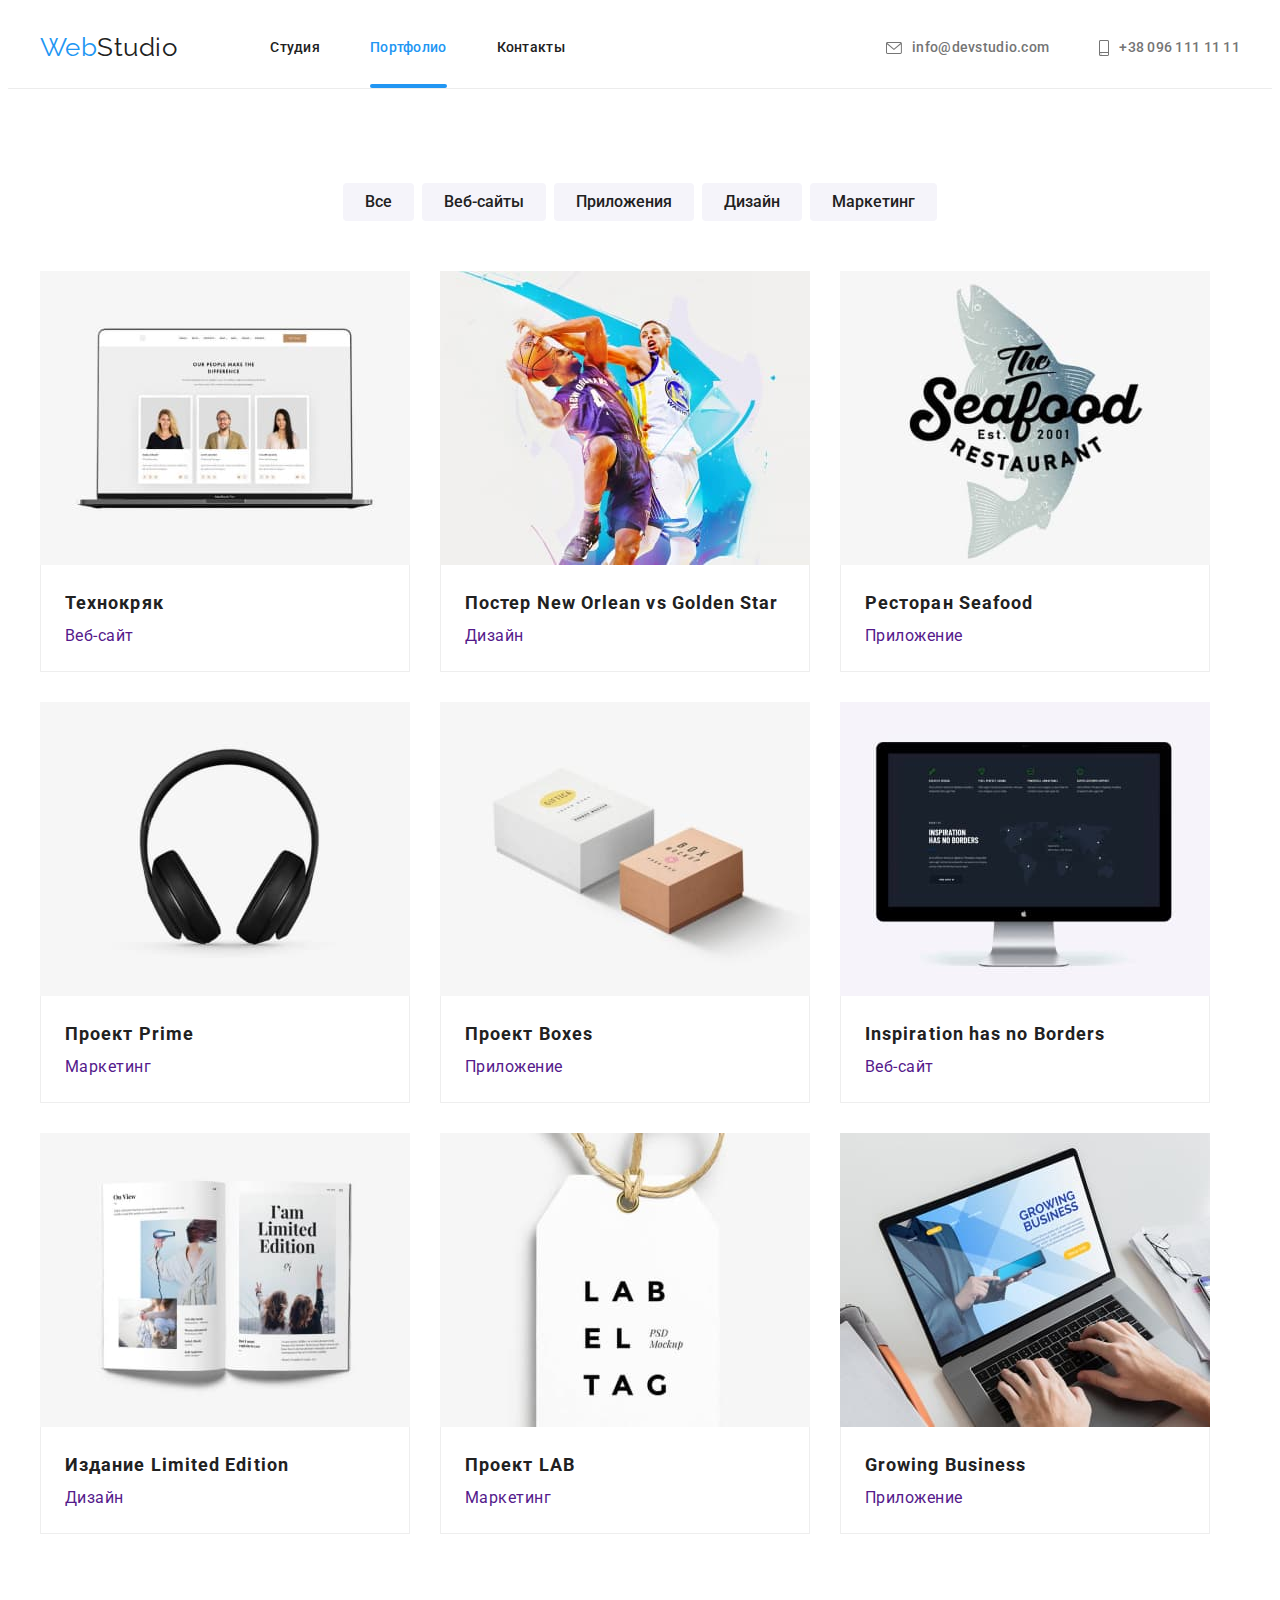
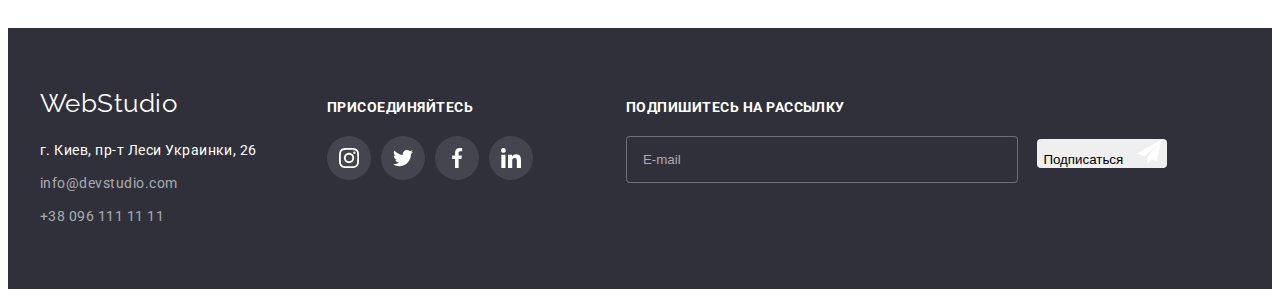
==== portfolio.html @ b6a3c2ad "меняет имена классов в секции комманда по БЭМ" ====
<!DOCTYPE html>
<html lang="ru">
<head>
    <meta charset="UTF-8">
    <meta http-equiv="X-UA-Compatible" content="IE=edge">
    <meta name="viewport" content="width=device-width, initial-scale=1.0">
    <link rel="preconnect" href="https://fonts.googleapis.com">
    <link rel="preconnect" href="https://fonts.gstatic.com" crossorigin>
    <link
        href="https://fonts.googleapis.com/css2?family=Raleway:wght@700&family=Roboto:wght@400;500;700;900&display=swap"
        rel="stylesheet">
    <link rel="stylesheet" href="https://cdnjs.cloudflare.com/ajax/libs/modern-normalize/1.1.0/modern-normalize.min.css"
        integrity="sha512-wpPYUAdjBVSE4KJnH1VR1HeZfpl1ub8YT/NKx4PuQ5NmX2tKuGu6U/JRp5y+Y8XG2tV+wKQpNHVUX03MfMFn9Q=="
        crossorigin="anonymous" referrerpolicy="no-referrer" />
    <link rel="stylesheet" href="./css/styles.css">
    <title>Web Studio</title>
</head>

<body>
    <!-- Header -->
    <header class="page-header">
        <div class="container page-header__container">
            <a class="logo link" href="./index.html"><span class="logo__first-word">Web</span>Studio</a>
            <nav class="nav">
                <ul class="nav__list">
                    <li class="list nav__item"><a class="link nav__link" href="./index.html">Студия</a>
                    </li>
                    <li class="list nav__item"><a class="link nav__link  nav__link--current" href="./portfolio.html">Портфолио</a></li>
                    <li class="list nav__item"><a class="link nav__link" href="">Контакты</a></li>
                </ul>
            </nav>
            <ul class="head-contacts">
                <li class="list head-contacts__item"><a class="link head-contacts__link" href="mailto:info@devstudio.com">
                        <svg class="head-contacts__icon" width="16" height="12">
                            <use href="./images/icons.svg#icon-envelope"></use>
                        </svg>
                        <span>info@devstudio.com</span></a></li>
                <li class="list head-contacts__item"><a class="link head-contacts__link" href="tel:+380961111111">
                        <svg class="head-contacts__icon" width="10" height="16">
                            <use href="./images/icons.svg#icon-smartphone"></use>
                        </svg>
                        +38 096 111 11 11</a></li>
            </ul>
        </div>
    </header>
    <!-- Main section -->
    <main class="section">
        <section class="container">
            <!-- Buttons -->
            <ul class="buttons">
                <li class="list portf-button"><button class="btn portf-button-link" type="button">Все</button></li>
                <li class="list portf-button"><button class="btn portf-button-link" type="button">Веб-сайты</button></li>
                <li class="list portf-button"><button class="btn portf-button-link" type="button">Приложения</button></li>
                <li class="list portf-button"><button class="btn portf-button-link" type="button">Дизайн</button></li>
                <li class="list portf-button"><button class="btn portf-button-link" type="button">Маркетинг</button></li>
            </ul>
            <!-- Cards -->
            <ul class="portf-cards">
                <li class="list portf-card">
                    <a class="card link" href="">
                        <div class="card-thumb">
                            <img class="card-img" src="./images/notebook.jpg" alt="ноутбук" width="370">
                            <div class="card-overlay">
                                <p class="card-label">Технокряк это современная площадка распространения коронавируса. Компании используют эту для цифрового 
                                    шпионажа и атак на защищённые сервера конкурентов.</p>
                            </div>
                        </div>                        
                        <div class="card-text">
                            <h2 class="card-title">Технокряк</h2>
                            <p class="card-desc">Веб-сайт</p>
                        </div>
                    </a>
                </li>
                <li class="list portf-card">
                    <a class="card link" href="">
                        <div class="card-thumb">
                            <img class="card-img" src="./images/basketball.jpg" alt="Два баскетболиста с мячом" width="370">
                            <div class="card-overlay">
                                <p class="card-label">Технокряк это современная площадка распространения коронавируса. Компании используют эту для
                                        цифрового  шпионажа и атак на защищённые сервера конкурентов.</p>
                            </div>
                        </div>
                        <div class="card-text">
                            <h2 class="card-title">Постер New Orlean vs Golden Star</h2>
                            <p class="card-desc">Дизайн</p>
                         </div>
                    </a>
                </li>
                <li class="list portf-card">
                    <a class="card link" href="">
                        <div class="card-thumb">
                            <img class="card-img" src="./images/shark.jpg" alt="Акула (эмблема ресторанов Seafood)" width="370">
                            <div class="card-overlay">
                                    <p class="card-label">Технокряк это современная площадка распространения коронавируса. Компании используют эту для
                                        цифрового шпионажа и атак на защищённые сервера конкурентов.</p>
                            </div>
                        </div>
                        <div class="card-text">
                            <h2 class="card-title">Ресторан Seafood</h2>
                            <p class="card-desc">Приложение</p>
                         </div>
                    </a>
                </li>
                <li class="list portf-card">
                    <a class="card link" href="">
                        <div class="card-thumb">
                            <img class="card-img" src="./images/headphones.jpg" alt="Наушники" width="370">
                            <div class="card-overlay">
                                    <p class="card-label">Технокряк это современная площадка распространения коронавируса. Компании используют эту для
                                        цифрового шпионажа и атак на защищённые сервера конкурентов.</p>
                            </div>
                        </div>
                        <div class="card-text">
                            <h2 class="card-title">Проект Prime</h2>
                            <p class="card-desc">Маркетинг</p>
                        </div>
                    </a>
                </li>
                <li class="list portf-card">
                    <a class="card link" href="">
                        <div class="card-thumb">
                            <img class="card-img" src="./images/boxes.jpg" alt="Две картонные коробки" width="370">
                            <div class="card-overlay">
                                    <p class="card-label">Технокряк это современная площадка распространения коронавируса. Компании используют эту для
                                        цифрового шпионажа и атак на защищённые сервера конкурентов.</p>
                            </div>
                        </div>
                        <div class="card-text">
                            <h2 class="card-title">Проект Boxes</h2>
                            <p class="card-desc">Приложение</p>
                        </div>
                    </a>
                </li>
                <li class="list portf-card">
                    <a class="card link" href="">
                        <div class="card-thumb">
                            <img class="card-img" src="./images/monitor.jpg" alt="Монитор компьютера" width="370">
                            <div class="card-overlay">
                                    <p class="card-label">Технокряк это современная площадка распространения коронавируса. Компании используют эту для
                                        цифрового шпионажа и атак на защищённые сервера конкурентов.</p>
                            </div>
                        </div>
                        <div class="card-text">
                            <h2 class="card-title">Inspiration has no Borders</h2>
                            <p class="card-desc">Веб-сайт</p>
                        </div>
                    </a>
                </li>
                <li class="list portf-card">
                    <a class="card link" href="">
                        <div class="card-thumb">
                            <img class="card-img" src="./images/magazine.jpg" alt="Журнал" width="370">
                            <div class="card-overlay">
                                    <p class="card-label">Технокряк это современная площадка распространения коронавируса. Компании используют эту для
                                        цифрового шпионажа и атак на защищённые сервера конкурентов.</p>
                            </div>
                        </div>
                        <div class="card-text">
                            <h2 class="card-title">Издание Limited Edition</h2>
                            <p class="card-desc">Дизайн</p>
                        </div>
                    </a>
                </li>
                <li class="list portf-card">
                    <a class="card link" href="">
                        <div class="card-thumb">
                            <img class="card-img" src="./images/label.jpg" alt="бирка" width="370">
                            <div class="card-overlay">
                                    <p class="card-label">Технокряк это современная площадка распространения коронавируса. Компании используют эту для
                                        цифрового шпионажа и атак на защищённые сервера конкурентов.</p>
                            </div>
                        </div>
                        <div class="card-text">
                            <h2 class="card-title">Проект LAB</h2>
                            <p class="card-desc">Маркетинг</p>
                        </div>
                    </a>
                </li>
                <li class="list portf-card">
                    <a class="card link" href="">
                        <div class="card-thumb">
                            <img class="card-img" src="./images/laptop.jpg" alt="Руки человека на клавиатуре ноутбука" width="370">
                            <div class="card-overlay">
                                <p class="card-label">Технокряк это современная площадка распространения коронавируса. Компании используют эту для
                                        цифрового шпионажа и атак на защищённые сервера конкурентов.</p>
                            </div>
                        </div>
                        <div class="card-text">
                            <h2 class="card-title">Growing Business</h2>
                            <p class="card-desc">Приложение</p>
                        </div>
                    </a>
                </li>                                                                                                                  
            </ul>
        </section>
    </main>
    <!-- Footer -->
    <footer class="footer">
        <div class="container footer-container">
            <div class="footer-box">
                <a class="logo logo-footer link" href="./index.html"><span class="logo-first-part">Web</span>Studio</a>
                <address class="footer-address">
                    <ul class="footer-list">
                        <li class="list footer-item"><a class="link contacts-f address-link"
                                href="https://goo.gl/maps/nCjtymXbm6rQkcYK9">г. Киев, пр-т Леси Украинки, 26</a></li>
                        <li class="list footer-item"><a class="link contacts-f"
                                href="mailto:info@devstudio.com">info@devstudio.com</a>
                        </li>
                        <li class="list footer-item"><a class="link contacts-f" href="tel:+380961111111">+38 096 111 11
                                11</a></li>
                    </ul>
                </address>
            </div>
            <div class="footer-box">
                <p class="footer-social-call">присоединяйтесь</p>
                <ul class="footer-social-list">
                    <li class="list footer-social-item">
                        <a class="footer-social-link" href="" aria-label="instagram">
                            <svg class="footer-social-icon" width="20" height="20">
                                <use href="./images/icons.svg#icon-instagram"></use>
                            </svg>
                        </a>
                    </li>
                    <li class="list footer-social-item">
                        <a class="footer-social-link" href="" aria-label="twitter">
                            <svg class="footer-social-icon" width="20" height="20">
                                <use href="./images/icons.svg#icon-twitter"></use>
                            </svg>
                        </a>
                    </li>
                    <li class="list footer-social-item">
                        <a class="footer-social-link" href="" aria-label="facebook">
                            <svg class="footer-social-icon" width="20" height="20">
                                <use href="./images/icons.svg#icon-facebook"></use>
                            </svg>
                        </a>
                    </li>
                    <li class="list footer-social-item">
                        <a class="footer-social-link" href="" aria-label="linkedin">
                            <svg class="footer-social-icon" width="20" height="20">
                                <use href="./images/icons.svg#icon-linkedin"></use>
                            </svg>
                        </a>
                    </li>
                </ul>
            </div>
            <div class="footer-box">
                <form name="signup-form">
                    <p class="footer-sign-up-call">Подпишитесь на рассылку</p>
                    <label>
                        <input type="email" name="email" class="sign-up-input" placeholder="E-mail" />
                    </label>
                    <button type="submit" class="btn main-button sign-up-button">
                        <span>Подписаться</span>
                        <svg class="sign-up-icon" width="24" height="24">
                            <use href="./images/icons.svg#icon-send"></use>
                        </svg>
                    </button>
                </form>
            </div>
        </div>
    </footer>
</body>
</html>
---- css/styles.css ----
:root {
  --primary-text-color: #757575;
  --title-text-color: #212121;
  --accent-color: #2196f3;
  --primary-white-color: #ffffff;
  --semitransparent-white-color: rgba(255, 255, 255, 0.6);
  --bg-darl-color: #2f303a;
  --bg-light-color: #f5f4fa;
  --button-color: #2196f3;
  --button-main-color: #188ce8;
  --button-sec-color: #f5f4fa;
  --icon-color: #afb1b8;
  --footer-icon-background-color: rgba(255, 255, 255, 0.1);
  --section-background-color: rgba(47, 48, 58, 0.8);
  --backdrop-color: rgba(0, 0, 0, 0.5);
  --main-animation: cubic-bezier(0.4, 0, 0.2, 1);
}
body {
  font-family: 'Roboto', sans-serif;
  font-weight: 400;
  letter-spacing: 0.03em;
  color: var(--primary-text-color);
}
/* Header styles*/
ul {
  margin: 0;
  padding: 0;
}
h1,
h2,
h3,
h4,
h5,
h6,
p {
  margin: 0;
}
.link {
  text-decoration: none;
}
.list {
  list-style-type: none;
}
.container {
  width: 1200px;
  padding-left: 15px;
  padding-right: 15px;
  margin: 0 auto;
}
.section {
  padding-top: 94px;
  padding-bottom: 94px;
}
.section--top-padding-no {
  padding-top: 0;
}
/* header */
.page-header {
  border-bottom: 1px solid #ececec;
}
.page-header__container {
  display: flex;
  align-items: center;
}
/* logo */
.logo {
  display: inline-block;
  font-family: 'Raleway', sans-serif;
  font-size: 26px;
  line-height: 1.2;
  font-weight: 400;
  color: var(--title-text-color);
}
.logo-footer {
  color: var(--primary-white-color);
  margin-bottom: 20px;
}
.logo__first-word {
  color: var(--accent-color);
}
/* Nav */
.nav__list {
  display: flex;
  margin-left: 93px;
}
.nav__item:not(:last-child) {
  margin-right: 50px;
}
.nav__link {
  display: block;
  padding-top: 32px;
  padding-bottom: 32px;
  color: var(--title-text-color);
}
.nav__link--current {
  color: var(--accent-color);
}
.nav__link--current::after {
  display: inline-block;
  position: absolute;
  content: '';
  left: 0;
  bottom: 0;
  width: 100%;
  height: 4px;
  border-radius: 2px;
  background-color: var(--accent-color);
}
/* header-contacts */
.head-contacts {
  display: flex;
  margin-left: auto;
}
.head-contacts__item:not(:last-child) {
  margin-right: 50px;
}
.head-contacts__link {
  display: flex;
  align-items: center;
  padding-top: 32px;
  padding-bottom: 32px;
  color: var(--primary-text-color);
}
.nav__link,
.head-contacts__link {
  position: relative;
  font-size: 14px;
  line-height: 1.14;
  letter-spacing: 0.02em;
  font-weight: 500;
  transition: color 250ms var(--main-animation);
}
.nav__link:hover,
.nav__link:focus,
.head-contacts__link:hover,
.head-contacts__link:focus {
  color: var(--accent-color);
}
.head-contacts__icon {
  margin-right: 10px;
  fill: currentColor;
}
/* Hero section */
.hero {
  max-width: 1600px;
  min-height: 600px;
  margin-right: auto;
  margin-left: auto;
  padding-top: 200px;
  padding-bottom: 200px;
  text-align: center;
  background-image: linear-gradient(to right, rgba(47, 48, 58, 0.4), rgba(47, 48, 58, 0.4)),
    url(../images/hero-background.jpg);
  background-position: center;
  background-color: black; /* резервный фон */
}

.site-title {
  max-width: 696px;
  margin-left: auto;
  margin-right: auto;
  margin-bottom: 30px;

  font-weight: 900;
  font-size: 44px;
  line-height: 1.36;
  text-align: center;
  letter-spacing: 0.06em;
  text-transform: uppercase;

  color: var(--primary-white-color);
}
.btn {
  cursor: pointer;
  border: none;
  border-radius: 4px;
}
.big-button {
  display: inline-flex;
  align-items: center;
  justify-content: center;
  padding: 10px;
  min-width: 200px;
  min-height: 50px;
  font-family: inherit;
  font-weight: 700;
  font-size: 16px;
  line-height: 1.87;
  letter-spacing: 0.06em;
  color: var(--primary-white-color);
  background-color: var(--accent-color);
  box-shadow: 0px 4px 4px rgba(0, 0, 0, 0.15);
  transition: background-color 250ms var(--main-animation);
}
.big-button:hover,
.big-button:focus {
  background-color: var(--button-main-color);
}
/* Backdrop */
.backdrop {
  position: fixed;
  top: 0;
  left: 0;
  width: 100%;
  height: 100%;
  background-color: var(--backdrop-color);
  z-index: 2;
  opacity: 1;
  transition: opacity 250ms var(--main-animation);
}
.backdrop.is-hidden {
  /* visibility: hidden; */
  pointer-events: none;
  opacity: 0;
}
.backdrop.is-hidden .modal {
  transform: translate(-50%, -50%) scale(1.1);
  opacity: 0;
}
/* modal */
.modal {
  position: absolute;
  top: 50%;
  left: 50%;
  min-height: 581px;
  width: 528px;
  padding: 40px 39px 40px 41px;
  border-radius: 4px;
  text-align: center;
  background-color: var(--primary-white-color);
  box-shadow: 0px 1px 3px rgba(0, 0, 0, 0.12), 0px 1px 1px rgba(0, 0, 0, 0.14),
    0px 2px 1px rgba(0, 0, 0, 0.2);
  opacity: 1;
  transform: translate(-50%, -50%) scale(1);
  transition: transform 250ms var(--main-animation), opacity 250ms var(--main-animation);
}
.close-button {
  position: absolute;
  top: 8px;
  right: 8px;
  display: inline-flex;
  align-items: center;
  width: 30px;
  height: 30px;
  cursor: pointer;
  color: #000;
  background-color: var(--primary-white-color);
  border: 1px solid rgba(0, 0, 0, 0.1);
  border-radius: 50%;
  transition: color 250ms var(--main-animation);
}
.close-button:focus,
.close-button:hover {
  color: var(--button-color);
}
.close-icon {
  fill: currentColor;
}
/* contact form */
.contact-form__call {
  margin-bottom: 30px;
  font-weight: 700;
  font-size: 20px;
  line-height: 1.15;
  color: var(--title-text-color);
}
.contact-form__field {
  position: relative;
  display: block;
}
.contact-form__field:not(:last-child) {
  margin-bottom: 28px;
}
.contact-form__label {
  position: absolute;
  top: -4px;
  left: 0;
  transform: translateY(-100%);
  font-size: 12px;
  line-height: 1.14;
  letter-spacing: 0.01em;
  color: var(--primary-text-color);
}
.contact-form__input {
  padding: 12px 42px;
}
.contact-form__input,
.contact-form__feedback {
  display: block;
  width: 100%;
  border: 1px solid rgba(33, 33, 33, 0.2);
  border-radius: 4px;
  color: var(--title-text-color);
  transition: border 250ms var(--main-animation);
}
.contact-form__input:focus,
.contact-form__feedback:focus {
  border: 1px solid var(--accent-color);
  outline: white; /* скрывает outline */
}
.contact-form__input:focus + .contact-form__icon {
  fill: var(--accent-color);
}
.contact-form__icon {
  position: absolute;
  top: 50%;
  left: 12px;
  transform: translateY(-50%);
  transition: fill 250ms var(--main-animation);
}
.contact-form__feedback,
.contact-form__feedback::placeholder,
.contact-form__input {
  font-size: 14px;
  line-height: 1.14;
  letter-spacing: 0.01em;
}
.contact-form__feedback {
  height: 120px;
  margin-top: 4px;
  padding: 12px 16px;
  resize: none;
  color: var(--title-text-color);
}
.contact-form__feedback::placeholder {
  color: rgba(117, 117, 117, 0.5);
}

.contact-form__policy {
  position: relative;
  display: block;
  margin-bottom: 30px;
  font-size: 14px;
  line-height: 1.71;
  color: var(--primary-text-color);
}
.contact-form__checkbox {
  -webkit-appearance: none;
  -moz-appearance: none;
  appearance: none;
}
.contact-form__checkbox:checked ~ .checkbox-icon {
  background-color: var(--accent-color);
  border: none;
}
.contact-form__agreement {
  color: var(--accent-color);
}
.checkbox-icon {
  position: absolute;
  top: 50%;
  left: 0;
  transform: translateY(-50%);
  border: 2px solid var(--title-text-color);
  border-radius: 2px;
}
/* Features section */

.features {
  display: flex;
}
.feature {
  width: calc((100%-30px * 3) / 4);
  margin-right: 30px;
}
.feature:nth-child(4n) {
  margin-right: 0;
}
.feature__thumb {
  display: flex;
  align-items: center;
  justify-content: center;
  width: 270px;
  height: 120px;
  border-radius: 4px;
  margin-bottom: 30px;
  background-color: #f5f4fa;
}
.feature__subtitle {
  margin-bottom: 10px;
  font-size: 14px;
  line-height: 1.14;
  text-transform: uppercase;
  color: var(--title-text-color);
}
.feature__desc {
  font-size: 14px;
  line-height: 1.71;
}
/* Services section */
.section__title {
  margin-bottom: 50px;
  font-size: 36px;
  line-height: 1.17;
  text-align: center;
  letter-spacing: 0.03em;
  color: var(--title-text-color);
}
.services {
  display: flex;
}
.service {
  position: relative;
  text-align: center;
  z-index: 1;
}
.service:not(:nth-child(3n)) {
  margin-right: 30px;
}
.service__img {
  display: block;
}
.service__title {
  position: absolute;
  left: 0;
  bottom: 0;
  width: 100%;
  padding-top: 27px;
  padding-bottom: 27px;
  overflow: hidden;
  font-weight: 700;
  font-size: 14px;
  line-height: 1.14;
  text-transform: uppercase;
  color: var(--primary-white-color);
  background-color: var(--section-background-color);
}

/* Our team section */
.section--grey {
  background-color: var(--bg-light-color);
}
.members {
  display: flex;
}
.member {
  box-shadow: 0px 1px 3px rgba(0, 0, 0, 0.12), 0px 1px 1px rgba(0, 0, 0, 0.14),
    0px 2px 1px rgba(0, 0, 0, 0.2);
  border-radius: 0px 0px 4px 4px;
}
.member:not(:nth-child(4n)) {
  margin-right: 30px;
}
.member__about {
  padding: 30px 32px;
  background-color: var(--primary-white-color);
}
.member__name {
  font-weight: 500;
  font-size: 16px;
  line-height: 1.19;
  text-align: center;
  color: var(--title-text-color);
}
.member__position {
  margin-top: 10px;
  font-size: 16px;
  line-height: 1.19;
  text-align: center;
}
.member__socials {
  display: flex;
  margin-top: 16px;
}
.member__social:not(:last-child) {
  margin-right: 10px;
}
.member__link {
  display: flex;
  align-items: center;
  justify-content: center;
  width: 44px;
  height: 44px;
  border-radius: 50%;
  color: var(--icon-color);
  transition: color 250ms var(--main-animation), background-color 250ms var(--main-animation);
}
.member__link:hover,
.member__link:focus {
  color: var(--primary-white-color);
  background-color: var(--button-color);
}
.member__icon-link {
  fill: currentColor;
}

/* Clients section styles */
.clients-list {
  display: flex;
}
.client-card:not(:last-child) {
  margin-right: 30px;
}
.client-link {
  display: flex;
  align-items: center;
  justify-content: center;
  width: 170px;
  height: 95px;
  border: 1px solid var(--icon-color);
  border-radius: 4px;
  color: var(--icon-color);
  transition: color 250ms var(--main-animation), border 250ms var(--main-animation);
}
.client-link:hover,
.client-link:focus {
  border: 1px solid var(--button-color);
  color: var(--button-color);
}
.client-icon {
  fill: currentColor;
}

/* Footer styles */
.footer {
  background-color: var(--bg-darl-color);
  padding-top: 60px;
  padding-bottom: 60px;
}
.footer-container {
  display: flex;
  align-items: baseline;
}
.footer-box:first-child {
  margin-right: 70px;
}
.footer-box:nth-child(2) {
  margin-right: 93px;
}
.contacts-f {
  font-size: 14px;
  line-height: 1.71;
  color: var(--semitransparent-white-color);
}
.address-link {
  color: var(--primary-white-color);
}
.footer-address {
  font-style: normal;
}
.footer-item:not(:last-child) {
  margin-bottom: 9px;
}
.footer-social-call,
.footer-sign-up-call {
  margin-bottom: 20px;
  font-weight: 700;
  font-size: 14px;
  line-height: 1.14;
  text-transform: uppercase;
  color: var(--primary-white-color);
}
.footer-social-list {
  display: flex;
}
.footer-social-item:not(:last-child) {
  margin-right: 10px;
}
.footer-social-link {
  display: flex;
  align-items: center;
  justify-content: center;
  width: 44px;
  height: 44px;
  border-radius: 50%;
  color: var(--primary-white-color);
  background-color: var(--footer-icon-background-color);
  transition: background-color 250ms var(--main-animation);
}
.footer-social-link:hover,
.footer-social-link:focus {
  background-color: var(--accent-color);
}
.footer-social-icon {
  fill: currentColor;
}
/* Sign-up section */
.sign-up-input {
  margin-right: 15px;
  width: 358px;
  padding: 15px 16px;
  border: 1px solid rgba(255, 255, 255, 0.3);
  border-radius: 4px;
  color: var(--primary-white-color);
  background-color: var(--bg-darl-color);
}
.sign-up-input::placeholder {
  color: var(--semitransparent-white-color);
}
.sign-up-icon {
  margin-left: 10px;
}
/* ------------------Portfolio PAGE------------------*/

/* Buttons */
.buttons {
  display: flex;
  justify-content: center;
  margin-bottom: 50px;
}
.portf-button:not(:last-child) {
  margin-right: 8px;
}
.portf-button-link {
  padding: 6px 22px;
  font-family: inherit;
  font-weight: 500;
  font-size: 16px;
  line-height: 1.62;
  text-align: center;
  color: var(--title-text-color);
  background-color: var(--bg-light-color);
  transition: box-shadow 250ms var(--main-animation), color 250ms var(--main-animation),
    background-color 250ms var(--main-animation);
}
.portf-button-link:focus,
.portf-button-link:hover {
  color: var(--primary-white-color);
  background-color: var(--accent-color);
  box-shadow: 0px 3px 1px rgba(0, 0, 0, 0.1), 0px 1px 2px rgba(0, 0, 0, 0.08),
    0px 2px 2px rgba(0, 0, 0, 0.12);
}

/* Cards */
.portf-cards {
  display: flex;
  flex-wrap: wrap;
  margin: -15px;
}
.portf-card {
  width: calc(100% - 60px) / 3;
  margin: 15px;
}
.portf-card:hover,
.portf-card:focus {
  box-shadow: 0px 1px 1px rgba(0, 0, 0, 0.12), 0px 4px 4px rgba(0, 0, 0, 0.06),
    1px 4px 6px rgba(0, 0, 0, 0.16);
}
.card:hover .card-overlay {
  transform: translateY(0);
}
.card:focus .card-overlay {
  transform: translateY(0);
}
.card-thumb {
  position: relative;
  overflow: hidden;
}
.card-img {
  display: block;
}
.card-overlay {
  position: absolute;
  top: 0;
  left: 0;
  width: 100%;
  height: 100%;
  background-color: rgba(33, 150, 243, 0.9);
  transform: translateY(100%);
  transition: transform 250ms var(--main-animation);
}
.card-label {
  padding: 24px 63px;
  font-size: 18px;
  line-height: 1.56;
  color: var(--primary-white-color);
}
.card-text {
  padding: 20px 24px;
  border-right: 1px solid #eee;
  border-left: 1px solid #eee;
  border-bottom: 1px solid #eee;
}
.card-title {
  font-size: 18px;
  line-height: 2;
  letter-spacing: 0.06em;
  color: var(--title-text-color);
}
.card-desc {
  font-size: 16px;
  line-height: 1.87;
}
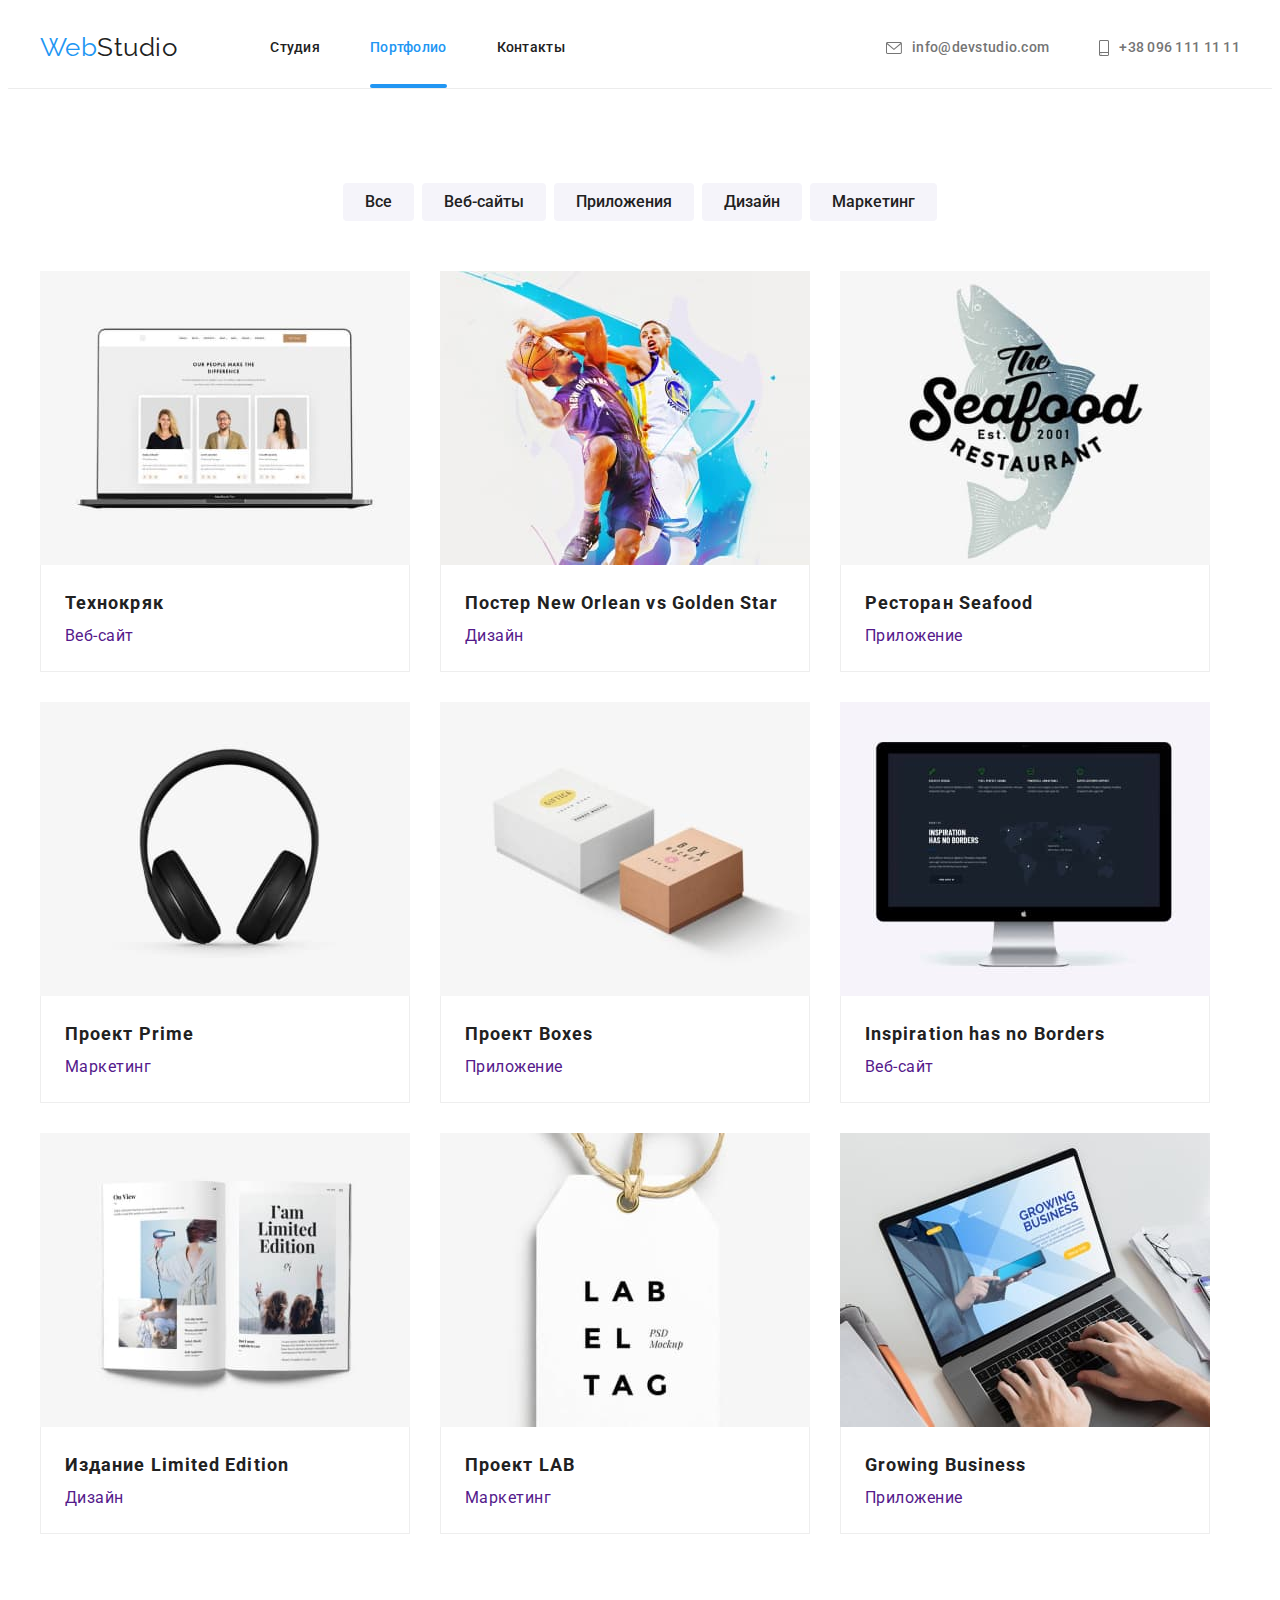
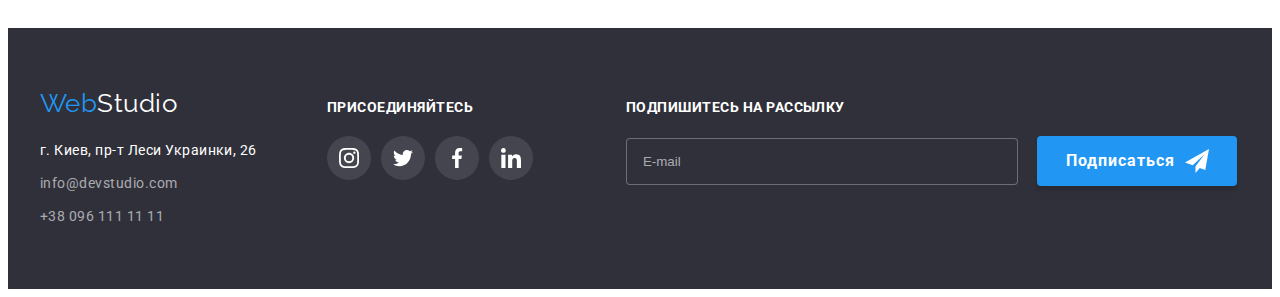
==== commit bb335df2: "меняет классы в футере по БЭМ" ====
--- a/portfolio.html
+++ b/portfolio.html
@@ -196,63 +196,64 @@
     </main>
     <!-- Footer -->
     <footer class="footer">
-        <div class="container footer-container">
-            <div class="footer-box">
-                <a class="logo logo-footer link" href="./index.html"><span class="logo-first-part">Web</span>Studio</a>
-                <address class="footer-address">
-                    <ul class="footer-list">
-                        <li class="list footer-item"><a class="link contacts-f address-link"
+        <div class="container footer__container">
+            <div class="footer__box">
+                <a class="logo footer__logo link" href="./index.html"><span class="logo__first-word">Web</span>Studio</a>
+                <address>
+                    <ul class="foot-contacts">
+                        <li class="list foot-contacts__item"><a
+                                class="link foot-contacts__link foot-contacts__link--light-color"
                                 href="https://goo.gl/maps/nCjtymXbm6rQkcYK9">г. Киев, пр-т Леси Украинки, 26</a></li>
-                        <li class="list footer-item"><a class="link contacts-f"
+                        <li class="list foot-contacts__item"><a class="link foot-contacts__link"
                                 href="mailto:info@devstudio.com">info@devstudio.com</a>
                         </li>
-                        <li class="list footer-item"><a class="link contacts-f" href="tel:+380961111111">+38 096 111 11
-                                11</a></li>
+                        <li class="list foot-contacts__item"><a class="link foot-contacts__link"
+                                href="tel:+380961111111">+38 096 111 11 11</a></li>
                     </ul>
                 </address>
             </div>
-            <div class="footer-box">
-                <p class="footer-social-call">присоединяйтесь</p>
-                <ul class="footer-social-list">
-                    <li class="list footer-social-item">
-                        <a class="footer-social-link" href="" aria-label="instagram">
-                            <svg class="footer-social-icon" width="20" height="20">
+            <div class="footer__box">
+                <p class="footer-socials__call">присоединяйтесь</p>
+                <ul class="footer-socials__list">
+                    <li class="list footer-socials__item">
+                        <a class="footer-socials__link" href="" aria-label="instagram">
+                            <svg class="footer-socials__icon" width="20" height="20">
                                 <use href="./images/icons.svg#icon-instagram"></use>
                             </svg>
                         </a>
                     </li>
-                    <li class="list footer-social-item">
-                        <a class="footer-social-link" href="" aria-label="twitter">
-                            <svg class="footer-social-icon" width="20" height="20">
+                    <li class="list footer-socials__item">
+                        <a class="footer-socials__link" href="" aria-label="twitter">
+                            <svg class="footer-socials__icon" width="20" height="20">
                                 <use href="./images/icons.svg#icon-twitter"></use>
                             </svg>
                         </a>
                     </li>
-                    <li class="list footer-social-item">
-                        <a class="footer-social-link" href="" aria-label="facebook">
-                            <svg class="footer-social-icon" width="20" height="20">
+                    <li class="list footer-socials__item">
+                        <a class="footer-socials__link" href="" aria-label="facebook">
+                            <svg class="footer-socials__icon" width="20" height="20">
                                 <use href="./images/icons.svg#icon-facebook"></use>
                             </svg>
                         </a>
                     </li>
-                    <li class="list footer-social-item">
-                        <a class="footer-social-link" href="" aria-label="linkedin">
-                            <svg class="footer-social-icon" width="20" height="20">
+                    <li class="list footer-socials__item">
+                        <a class="footer-socials__link" href="" aria-label="linkedin">
+                            <svg class="footer-socials__icon" width="20" height="20">
                                 <use href="./images/icons.svg#icon-linkedin"></use>
                             </svg>
                         </a>
                     </li>
                 </ul>
             </div>
-            <div class="footer-box">
+            <div class="footer__box">
                 <form name="signup-form">
-                    <p class="footer-sign-up-call">Подпишитесь на рассылку</p>
+                    <p class="signup__call">Подпишитесь на рассылку</p>
                     <label>
-                        <input type="email" name="email" class="sign-up-input" placeholder="E-mail" />
+                        <input type="email" name="email" class="signup__input" placeholder="E-mail" />
                     </label>
-                    <button type="submit" class="btn main-button sign-up-button">
+                    <button type="submit" class="btn big-button">
                         <span>Подписаться</span>
-                        <svg class="sign-up-icon" width="24" height="24">
+                        <svg class="signup__icon" width="24" height="24">
                             <use href="./images/icons.svg#icon-send"></use>
                         </svg>
                     </button>
--- a/css/styles.css
+++ b/css/styles.css
@@ -71,10 +71,6 @@
   font-weight: 400;
   color: var(--title-text-color);
 }
-.logo-footer {
-  color: var(--primary-white-color);
-  margin-bottom: 20px;
-}
 .logo__first-word {
   color: var(--accent-color);
 }
@@ -485,13 +481,13 @@
 }
 
 /* Clients section styles */
-.clients-list {
-  display: flex;
-}
-.client-card:not(:last-child) {
+.clients {
+  display: flex;
+}
+.client:not(:last-child) {
   margin-right: 30px;
 }
-.client-link {
+.client__link {
   display: flex;
   align-items: center;
   justify-content: center;
@@ -502,12 +498,12 @@
   color: var(--icon-color);
   transition: color 250ms var(--main-animation), border 250ms var(--main-animation);
 }
-.client-link:hover,
-.client-link:focus {
+.client__link:hover,
+.client__link:focus {
   border: 1px solid var(--button-color);
   color: var(--button-color);
 }
-.client-icon {
+.client__icon {
   fill: currentColor;
 }
 
@@ -517,32 +513,38 @@
   padding-top: 60px;
   padding-bottom: 60px;
 }
-.footer-container {
+.footer__container {
   display: flex;
   align-items: baseline;
 }
-.footer-box:first-child {
+.footer__logo {
+  color: var(--primary-white-color);
+  margin-bottom: 20px;
+}
+.footer__box:first-child {
   margin-right: 70px;
 }
-.footer-box:nth-child(2) {
+.footer__box:nth-child(2) {
   margin-right: 93px;
 }
-.contacts-f {
+/* footer contacts */
+.foot-contacts {
+  font-style: normal;
+}
+.foot-contacts__item:not(:last-child) {
+  margin-bottom: 9px;
+}
+.foot-contacts__link {
   font-size: 14px;
   line-height: 1.71;
   color: var(--semitransparent-white-color);
 }
-.address-link {
-  color: var(--primary-white-color);
-}
-.footer-address {
-  font-style: normal;
-}
-.footer-item:not(:last-child) {
-  margin-bottom: 9px;
-}
-.footer-social-call,
-.footer-sign-up-call {
+.foot-contacts__link--light-color {
+  color: var(--primary-white-color);
+}
+/* footer socials */
+.footer-socials__call,
+.signup__call {
   margin-bottom: 20px;
   font-weight: 700;
   font-size: 14px;
@@ -550,13 +552,13 @@
   text-transform: uppercase;
   color: var(--primary-white-color);
 }
-.footer-social-list {
-  display: flex;
-}
-.footer-social-item:not(:last-child) {
+.footer-socials__list {
+  display: flex;
+}
+.footer-socials__item:not(:last-child) {
   margin-right: 10px;
 }
-.footer-social-link {
+.footer-socials__link {
   display: flex;
   align-items: center;
   justify-content: center;
@@ -567,15 +569,15 @@
   background-color: var(--footer-icon-background-color);
   transition: background-color 250ms var(--main-animation);
 }
-.footer-social-link:hover,
-.footer-social-link:focus {
+.footer-socials__link:hover,
+.footer-socials__link:focus {
   background-color: var(--accent-color);
 }
-.footer-social-icon {
+.footer-socials__icon {
   fill: currentColor;
 }
-/* Sign-up section */
-.sign-up-input {
+/* Footer sign-up section */
+.signup__input {
   margin-right: 15px;
   width: 358px;
   padding: 15px 16px;
@@ -584,10 +586,10 @@
   color: var(--primary-white-color);
   background-color: var(--bg-darl-color);
 }
-.sign-up-input::placeholder {
+.signup__input::placeholder {
   color: var(--semitransparent-white-color);
 }
-.sign-up-icon {
+.signup__icon {
   margin-left: 10px;
 }
 /* ------------------Portfolio PAGE------------------*/
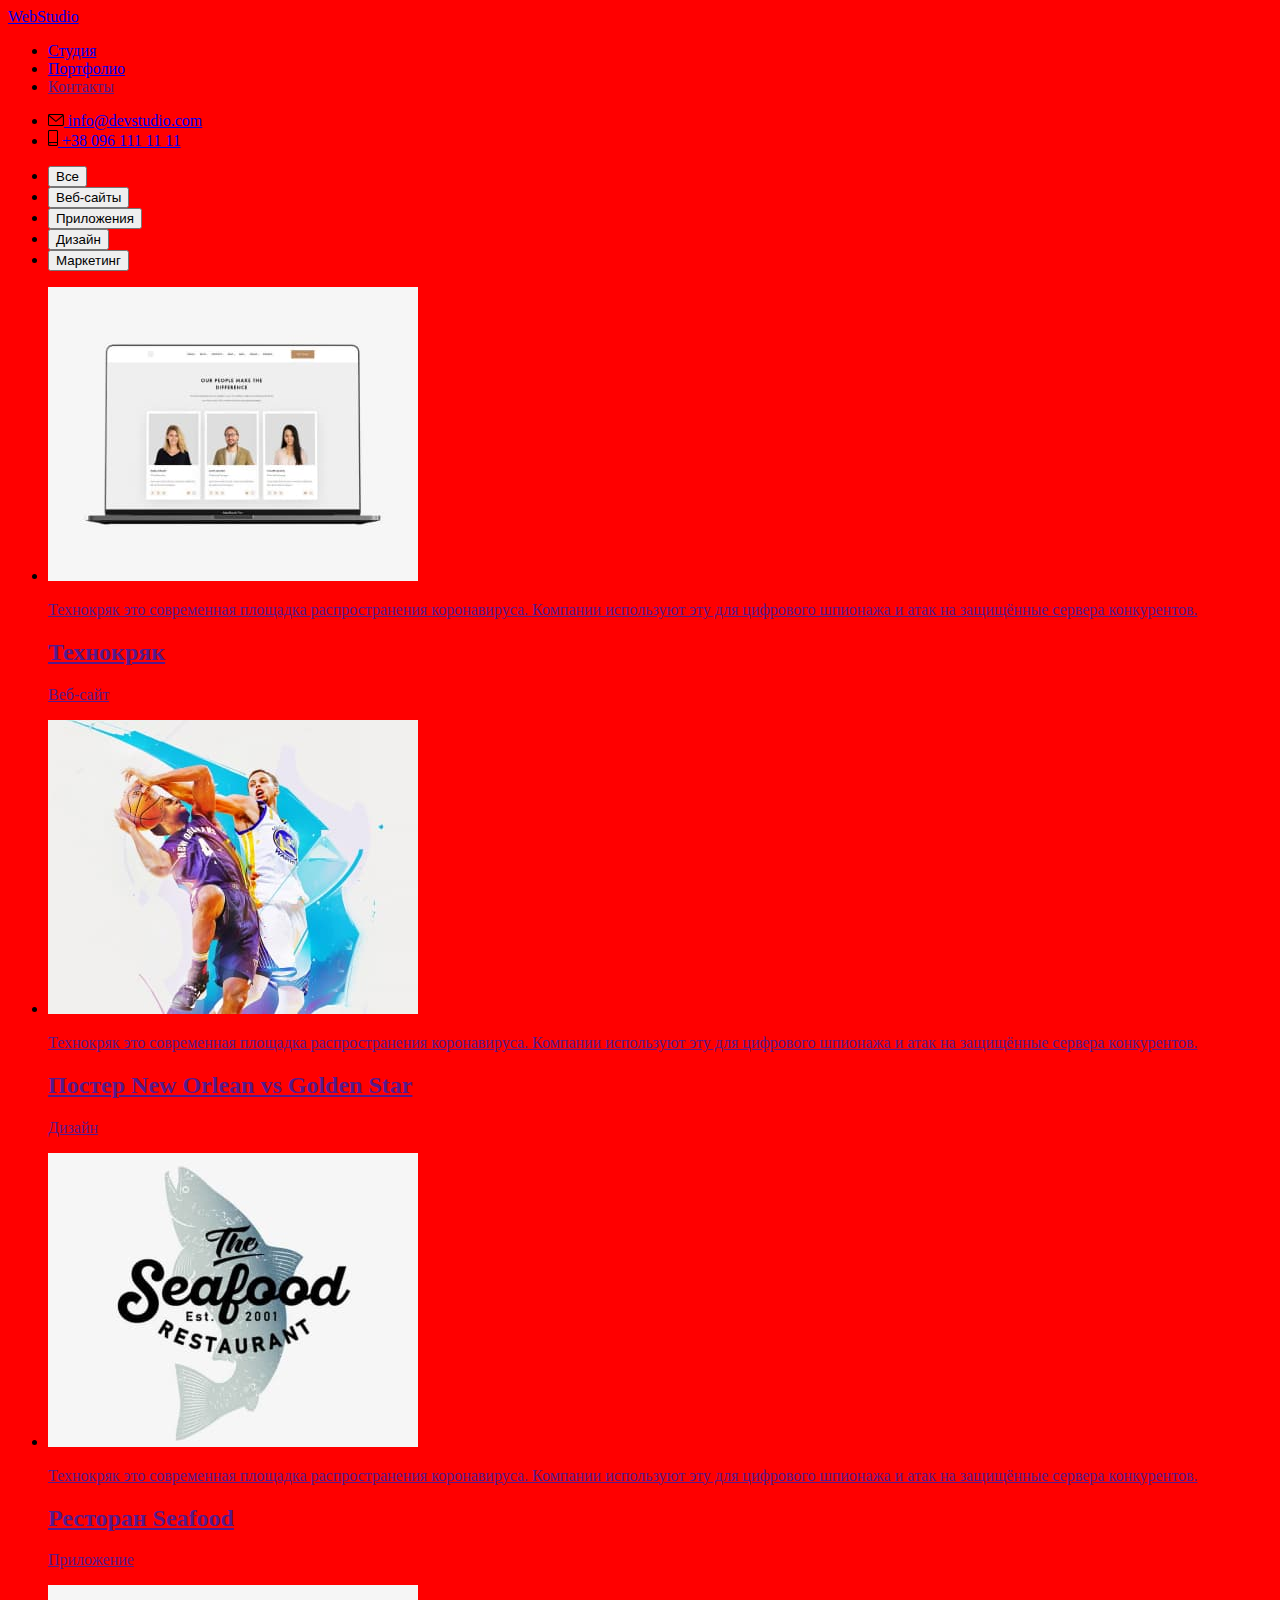
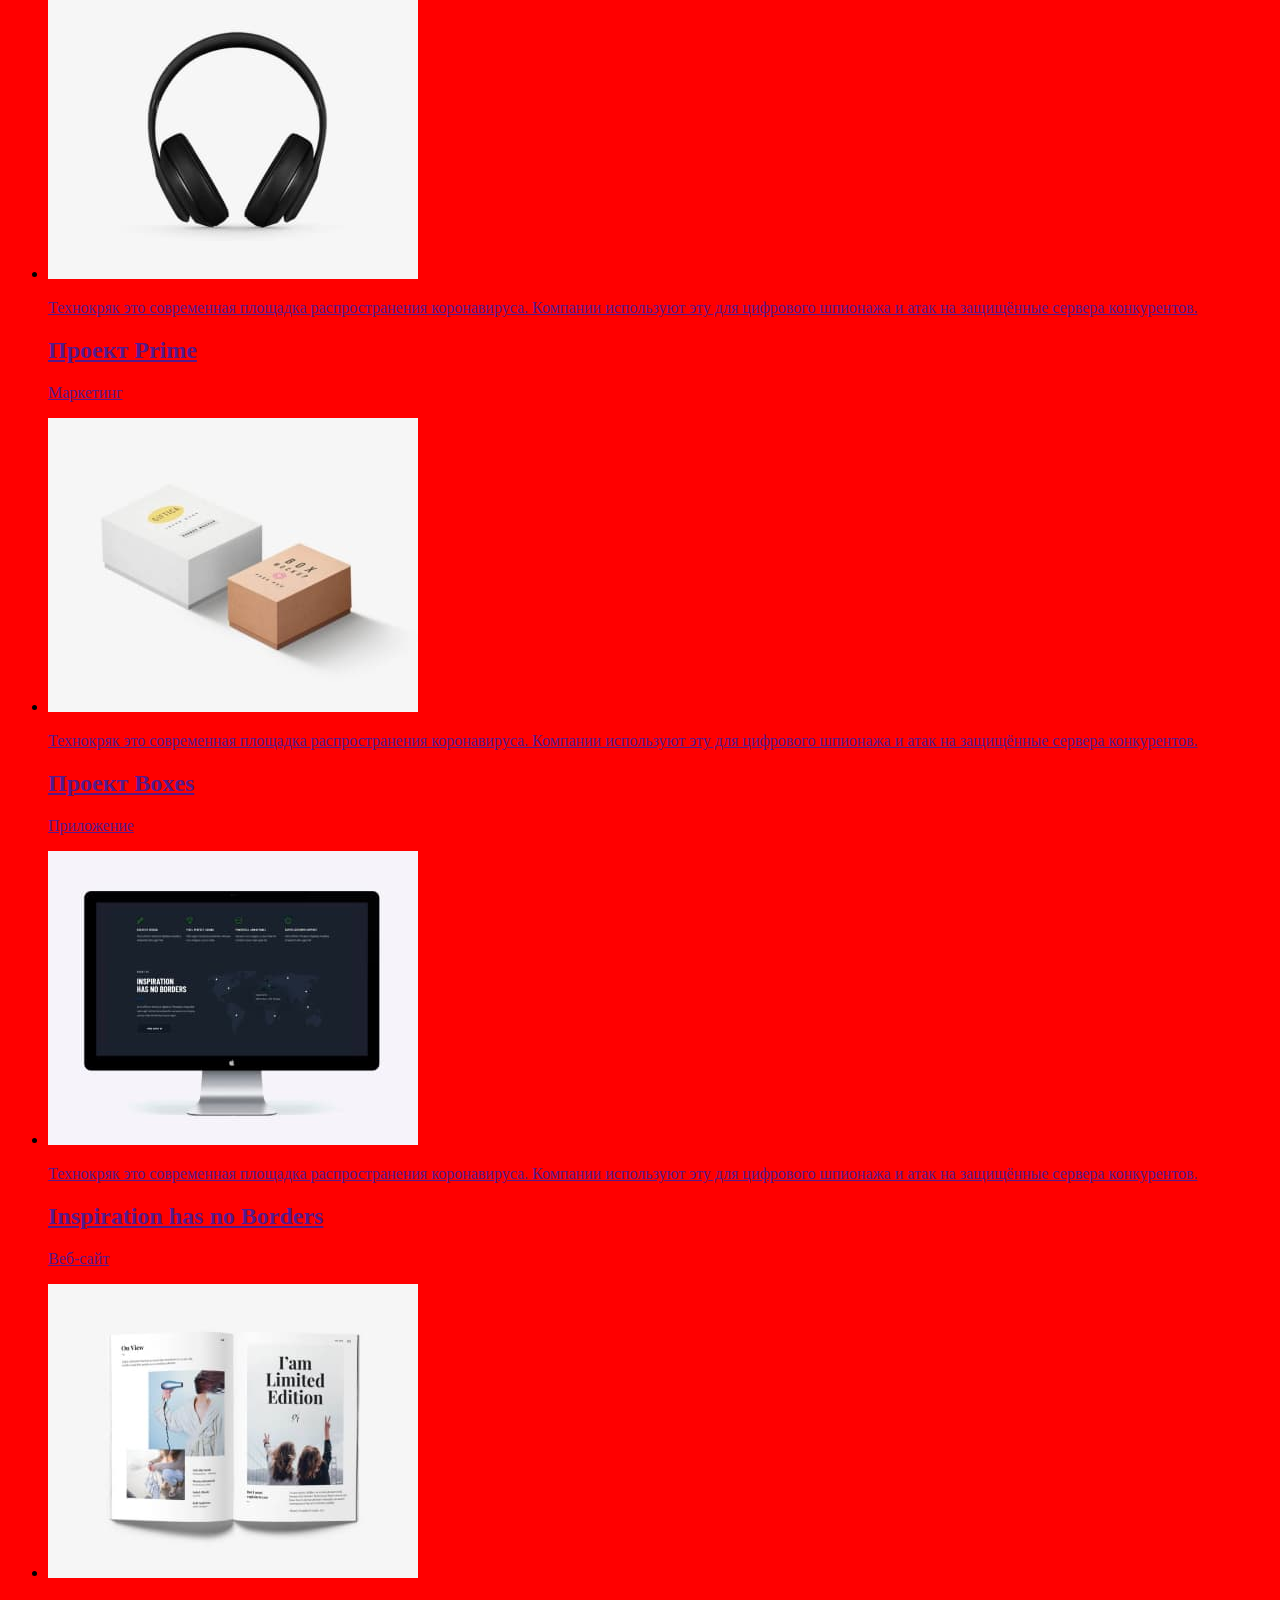
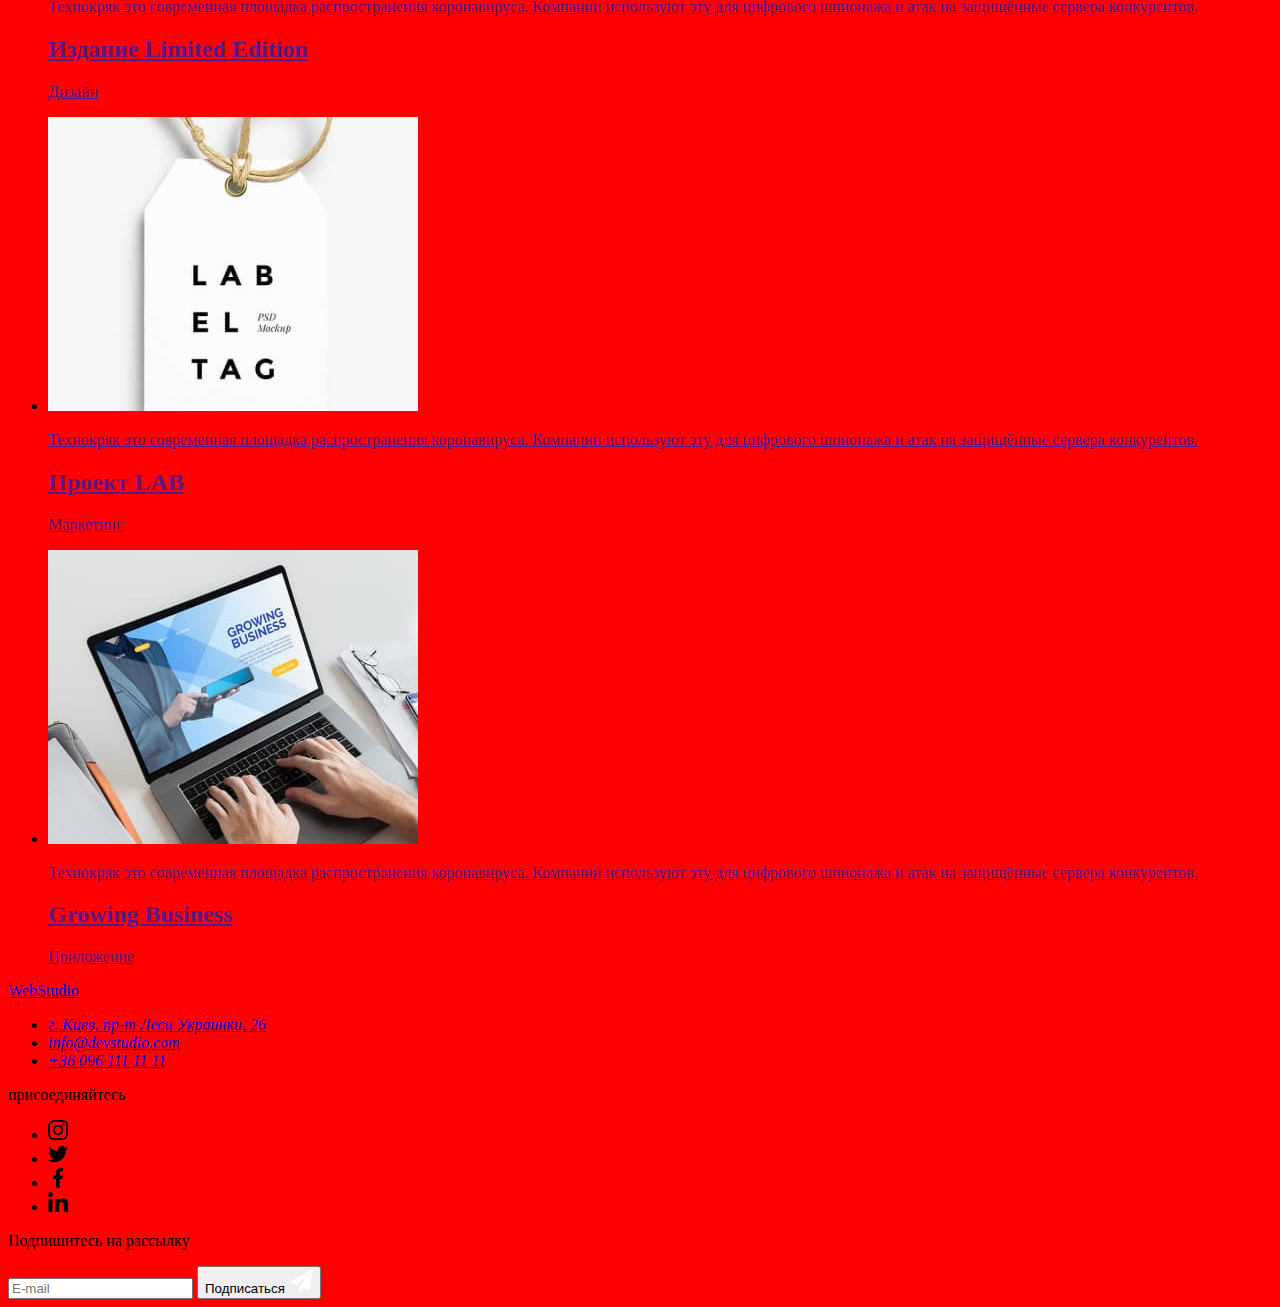
==== commit 4d4f29b4: "убирает старый css создает scss" ====
--- a/portfolio.html
+++ b/portfolio.html
@@ -12,10 +12,9 @@
     <link rel="stylesheet" href="https://cdnjs.cloudflare.com/ajax/libs/modern-normalize/1.1.0/modern-normalize.min.css"
         integrity="sha512-wpPYUAdjBVSE4KJnH1VR1HeZfpl1ub8YT/NKx4PuQ5NmX2tKuGu6U/JRp5y+Y8XG2tV+wKQpNHVUX03MfMFn9Q=="
         crossorigin="anonymous" referrerpolicy="no-referrer" />
-    <link rel="stylesheet" href="./css/styles.css">
+    <link rel="stylesheet" href="./css/main.min.css">
     <title>Web Studio</title>
 </head>
-
 <body>
     <!-- Header -->
     <header class="page-header">
@@ -47,147 +46,147 @@
     <main class="section">
         <section class="container">
             <!-- Buttons -->
-            <ul class="buttons">
-                <li class="list portf-button"><button class="btn portf-button-link" type="button">Все</button></li>
-                <li class="list portf-button"><button class="btn portf-button-link" type="button">Веб-сайты</button></li>
-                <li class="list portf-button"><button class="btn portf-button-link" type="button">Приложения</button></li>
-                <li class="list portf-button"><button class="btn portf-button-link" type="button">Дизайн</button></li>
-                <li class="list portf-button"><button class="btn portf-button-link" type="button">Маркетинг</button></li>
+            <ul class="port-buttons">
+                <li class="list port-button"><button class="btn port-button__link" type="button">Все</button></li>
+                <li class="list port-button"><button class="btn port-button__link" type="button">Веб-сайты</button></li>
+                <li class="list port-button"><button class="btn port-button__link" type="button">Приложения</button></li>
+                <li class="list port-button"><button class="btn port-button__link" type="button">Дизайн</button></li>
+                <li class="list port-button"><button class="btn port-button__link" type="button">Маркетинг</button></li>
             </ul>
             <!-- Cards -->
-            <ul class="portf-cards">
-                <li class="list portf-card">
-                    <a class="card link" href="">
-                        <div class="card-thumb">
-                            <img class="card-img" src="./images/notebook.jpg" alt="ноутбук" width="370">
-                            <div class="card-overlay">
-                                <p class="card-label">Технокряк это современная площадка распространения коронавируса. Компании используют эту для цифрового 
+            <ul class="port-cards">
+                <li class="list port-card">
+                    <a class="port-card__link link" href="">
+                        <div class="port-card__thumb">
+                            <img class="port-card__img" src="./images/notebook.jpg" alt="ноутбук" width="370">
+                            <div class="port-card__overlay">
+                                <p class="port-card__label">Технокряк это современная площадка распространения коронавируса. Компании используют эту для цифрового 
                                     шпионажа и атак на защищённые сервера конкурентов.</p>
                             </div>
                         </div>                        
-                        <div class="card-text">
-                            <h2 class="card-title">Технокряк</h2>
-                            <p class="card-desc">Веб-сайт</p>
-                        </div>
-                    </a>
-                </li>
-                <li class="list portf-card">
-                    <a class="card link" href="">
-                        <div class="card-thumb">
-                            <img class="card-img" src="./images/basketball.jpg" alt="Два баскетболиста с мячом" width="370">
-                            <div class="card-overlay">
-                                <p class="card-label">Технокряк это современная площадка распространения коронавируса. Компании используют эту для
+                        <div class="port-card__text">
+                            <h2 class="port-card__title">Технокряк</h2>
+                            <p class="port-card__desc">Веб-сайт</p>
+                        </div>
+                    </a>
+                </li>
+                <li class="list port-card">
+                    <a class="port-card__link link" href="">
+                        <div class="port-card__thumb">
+                            <img class="port-card__img" src="./images/basketball.jpg" alt="Два баскетболиста с мячом" width="370">
+                            <div class="port-card__overlay">
+                                <p class="port-card__label">Технокряк это современная площадка распространения коронавируса. Компании используют эту для
                                         цифрового  шпионажа и атак на защищённые сервера конкурентов.</p>
                             </div>
                         </div>
-                        <div class="card-text">
-                            <h2 class="card-title">Постер New Orlean vs Golden Star</h2>
-                            <p class="card-desc">Дизайн</p>
+                        <div class="port-card__text">
+                            <h2 class="port-card__title">Постер New Orlean vs Golden Star</h2>
+                            <p class="port-card__desc">Дизайн</p>
                          </div>
                     </a>
                 </li>
-                <li class="list portf-card">
-                    <a class="card link" href="">
-                        <div class="card-thumb">
-                            <img class="card-img" src="./images/shark.jpg" alt="Акула (эмблема ресторанов Seafood)" width="370">
-                            <div class="card-overlay">
-                                    <p class="card-label">Технокряк это современная площадка распространения коронавируса. Компании используют эту для
-                                        цифрового шпионажа и атак на защищённые сервера конкурентов.</p>
-                            </div>
-                        </div>
-                        <div class="card-text">
-                            <h2 class="card-title">Ресторан Seafood</h2>
-                            <p class="card-desc">Приложение</p>
+                <li class="list port-card">
+                    <a class="port-card__link link" href="">
+                        <div class="port-card__thumb">
+                            <img class="port-card__img" src="./images/shark.jpg" alt="Акула (эмблема ресторанов Seafood)" width="370">
+                            <div class="port-card__overlay">
+                                    <p class="port-card__label">Технокряк это современная площадка распространения коронавируса. Компании используют эту для
+                                        цифрового шпионажа и атак на защищённые сервера конкурентов.</p>
+                            </div>
+                        </div>
+                        <div class="port-card__text">
+                            <h2 class="port-card__title">Ресторан Seafood</h2>
+                            <p class="port-card__desc">Приложение</p>
                          </div>
                     </a>
                 </li>
-                <li class="list portf-card">
-                    <a class="card link" href="">
-                        <div class="card-thumb">
-                            <img class="card-img" src="./images/headphones.jpg" alt="Наушники" width="370">
-                            <div class="card-overlay">
-                                    <p class="card-label">Технокряк это современная площадка распространения коронавируса. Компании используют эту для
-                                        цифрового шпионажа и атак на защищённые сервера конкурентов.</p>
-                            </div>
-                        </div>
-                        <div class="card-text">
-                            <h2 class="card-title">Проект Prime</h2>
-                            <p class="card-desc">Маркетинг</p>
-                        </div>
-                    </a>
-                </li>
-                <li class="list portf-card">
-                    <a class="card link" href="">
-                        <div class="card-thumb">
-                            <img class="card-img" src="./images/boxes.jpg" alt="Две картонные коробки" width="370">
-                            <div class="card-overlay">
-                                    <p class="card-label">Технокряк это современная площадка распространения коронавируса. Компании используют эту для
-                                        цифрового шпионажа и атак на защищённые сервера конкурентов.</p>
-                            </div>
-                        </div>
-                        <div class="card-text">
-                            <h2 class="card-title">Проект Boxes</h2>
-                            <p class="card-desc">Приложение</p>
-                        </div>
-                    </a>
-                </li>
-                <li class="list portf-card">
-                    <a class="card link" href="">
-                        <div class="card-thumb">
-                            <img class="card-img" src="./images/monitor.jpg" alt="Монитор компьютера" width="370">
-                            <div class="card-overlay">
-                                    <p class="card-label">Технокряк это современная площадка распространения коронавируса. Компании используют эту для
-                                        цифрового шпионажа и атак на защищённые сервера конкурентов.</p>
-                            </div>
-                        </div>
-                        <div class="card-text">
-                            <h2 class="card-title">Inspiration has no Borders</h2>
-                            <p class="card-desc">Веб-сайт</p>
-                        </div>
-                    </a>
-                </li>
-                <li class="list portf-card">
-                    <a class="card link" href="">
-                        <div class="card-thumb">
-                            <img class="card-img" src="./images/magazine.jpg" alt="Журнал" width="370">
-                            <div class="card-overlay">
-                                    <p class="card-label">Технокряк это современная площадка распространения коронавируса. Компании используют эту для
-                                        цифрового шпионажа и атак на защищённые сервера конкурентов.</p>
-                            </div>
-                        </div>
-                        <div class="card-text">
-                            <h2 class="card-title">Издание Limited Edition</h2>
-                            <p class="card-desc">Дизайн</p>
-                        </div>
-                    </a>
-                </li>
-                <li class="list portf-card">
-                    <a class="card link" href="">
-                        <div class="card-thumb">
-                            <img class="card-img" src="./images/label.jpg" alt="бирка" width="370">
-                            <div class="card-overlay">
-                                    <p class="card-label">Технокряк это современная площадка распространения коронавируса. Компании используют эту для
-                                        цифрового шпионажа и атак на защищённые сервера конкурентов.</p>
-                            </div>
-                        </div>
-                        <div class="card-text">
-                            <h2 class="card-title">Проект LAB</h2>
-                            <p class="card-desc">Маркетинг</p>
-                        </div>
-                    </a>
-                </li>
-                <li class="list portf-card">
-                    <a class="card link" href="">
-                        <div class="card-thumb">
-                            <img class="card-img" src="./images/laptop.jpg" alt="Руки человека на клавиатуре ноутбука" width="370">
-                            <div class="card-overlay">
-                                <p class="card-label">Технокряк это современная площадка распространения коронавируса. Компании используют эту для
-                                        цифрового шпионажа и атак на защищённые сервера конкурентов.</p>
-                            </div>
-                        </div>
-                        <div class="card-text">
-                            <h2 class="card-title">Growing Business</h2>
-                            <p class="card-desc">Приложение</p>
+                <li class="list port-card">
+                    <a class="port-card__link link" href="">
+                        <div class="port-card__thumb">
+                            <img class="port-card__img" src="./images/headphones.jpg" alt="Наушники" width="370">
+                            <div class="port-card__overlay">
+                                    <p class="port-card__label">Технокряк это современная площадка распространения коронавируса. Компании используют эту для
+                                        цифрового шпионажа и атак на защищённые сервера конкурентов.</p>
+                            </div>
+                        </div>
+                        <div class="port-card__text">
+                            <h2 class="port-card__title">Проект Prime</h2>
+                            <p class="port-card__desc">Маркетинг</p>
+                        </div>
+                    </a>
+                </li>
+                <li class="list port-card">
+                    <a class="port-card__link link" href="">
+                        <div class="port-card__thumb">
+                            <img class="port-card__img" src="./images/boxes.jpg" alt="Две картонные коробки" width="370">
+                            <div class="port-card__overlay">
+                                    <p class="port-card__label">Технокряк это современная площадка распространения коронавируса. Компании используют эту для
+                                        цифрового шпионажа и атак на защищённые сервера конкурентов.</p>
+                            </div>
+                        </div>
+                        <div class="port-card__text">
+                            <h2 class="port-card__title">Проект Boxes</h2>
+                            <p class="port-card__desc">Приложение</p>
+                        </div>
+                    </a>
+                </li>
+                <li class="list port-card">
+                    <a class="port-card__link link" href="">
+                        <div class="port-card__thumb">
+                            <img class="port-card__img" src="./images/monitor.jpg" alt="Монитор компьютера" width="370">
+                            <div class="port-card__overlay">
+                                    <p class="port-card__label">Технокряк это современная площадка распространения коронавируса. Компании используют эту для
+                                        цифрового шпионажа и атак на защищённые сервера конкурентов.</p>
+                            </div>
+                        </div>
+                        <div class="port-card__text">
+                            <h2 class="port-card__title">Inspiration has no Borders</h2>
+                            <p class="port-card__desc">Веб-сайт</p>
+                        </div>
+                    </a>
+                </li>
+                <li class="list port-card">
+                    <a class="port-card__link link" href="">
+                        <div class="port-card__thumb">
+                            <img class="port-card__img" src="./images/magazine.jpg" alt="Журнал" width="370">
+                            <div class="port-card__overlay">
+                                    <p class="port-card__label">Технокряк это современная площадка распространения коронавируса. Компании используют эту для
+                                        цифрового шпионажа и атак на защищённые сервера конкурентов.</p>
+                            </div>
+                        </div>
+                        <div class="port-card__text">
+                            <h2 class="port-card__title">Издание Limited Edition</h2>
+                            <p class="port-card__desc">Дизайн</p>
+                        </div>
+                    </a>
+                </li>
+                <li class="list port-card">
+                    <a class="port-card__link link" href="">
+                        <div class="port-card__thumb">
+                            <img class="port-card__img" src="./images/label.jpg" alt="бирка" width="370">
+                            <div class="port-card__overlay">
+                                    <p class="port-card__label">Технокряк это современная площадка распространения коронавируса. Компании используют эту для
+                                        цифрового шпионажа и атак на защищённые сервера конкурентов.</p>
+                            </div>
+                        </div>
+                        <div class="port-card__text">
+                            <h2 class="port-card__title">Проект LAB</h2>
+                            <p class="port-card__desc">Маркетинг</p>
+                        </div>
+                    </a>
+                </li>
+                <li class="list port-card">
+                    <a class="port-card__link link" href="">
+                        <div class="port-card__thumb">
+                            <img class="port-card__img" src="./images/laptop.jpg" alt="Руки человека на клавиатуре ноутбука" width="370">
+                            <div class="port-card__overlay">
+                                <p class="port-card__label">Технокряк это современная площадка распространения коронавируса. Компании используют эту для
+                                        цифрового шпионажа и атак на защищённые сервера конкурентов.</p>
+                            </div>
+                        </div>
+                        <div class="port-card__text">
+                            <h2 class="port-card__title">Growing Business</h2>
+                            <p class="port-card__desc">Приложение</p>
                         </div>
                     </a>
                 </li>                                                                                                                  
--- a/css/main.min.css
+++ b/css/main.min.css
@@ -0,0 +1,2 @@
+body{background-color:red}
+/*# sourceMappingURL=main.min.css.map */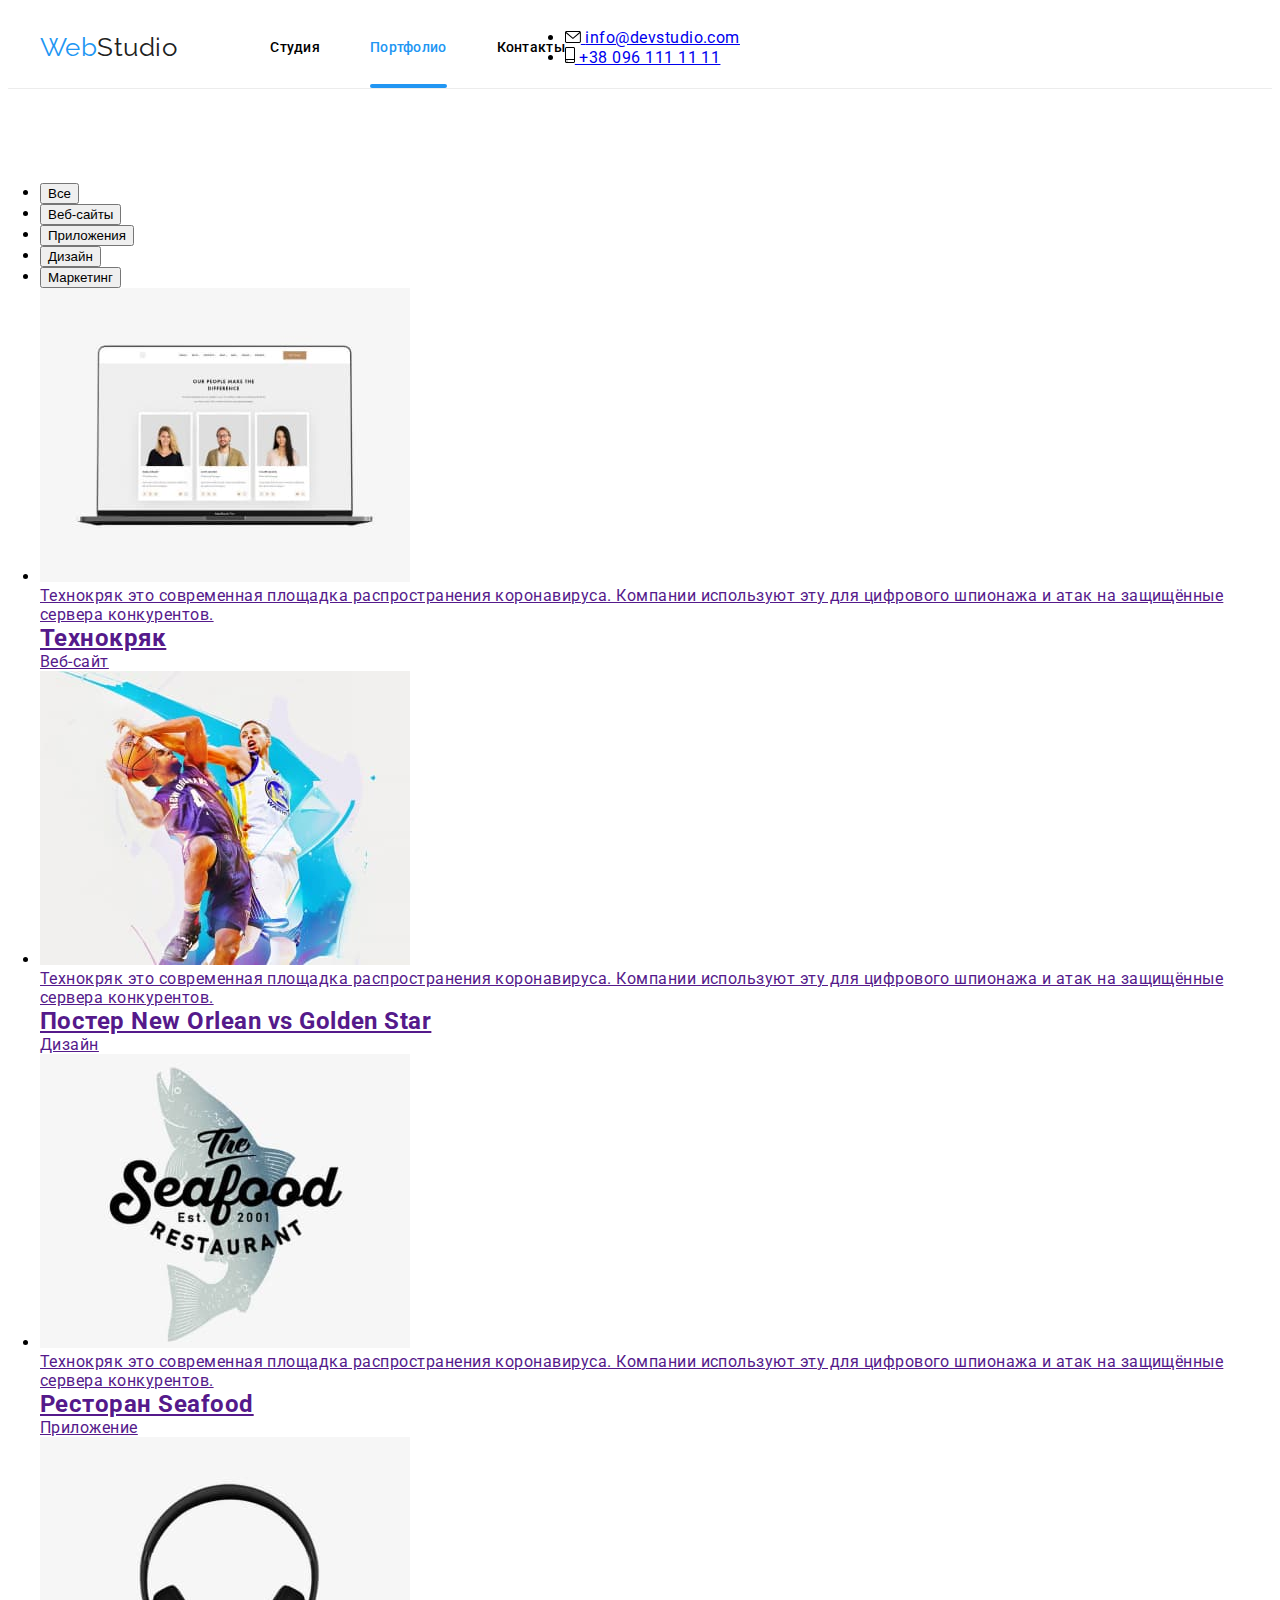
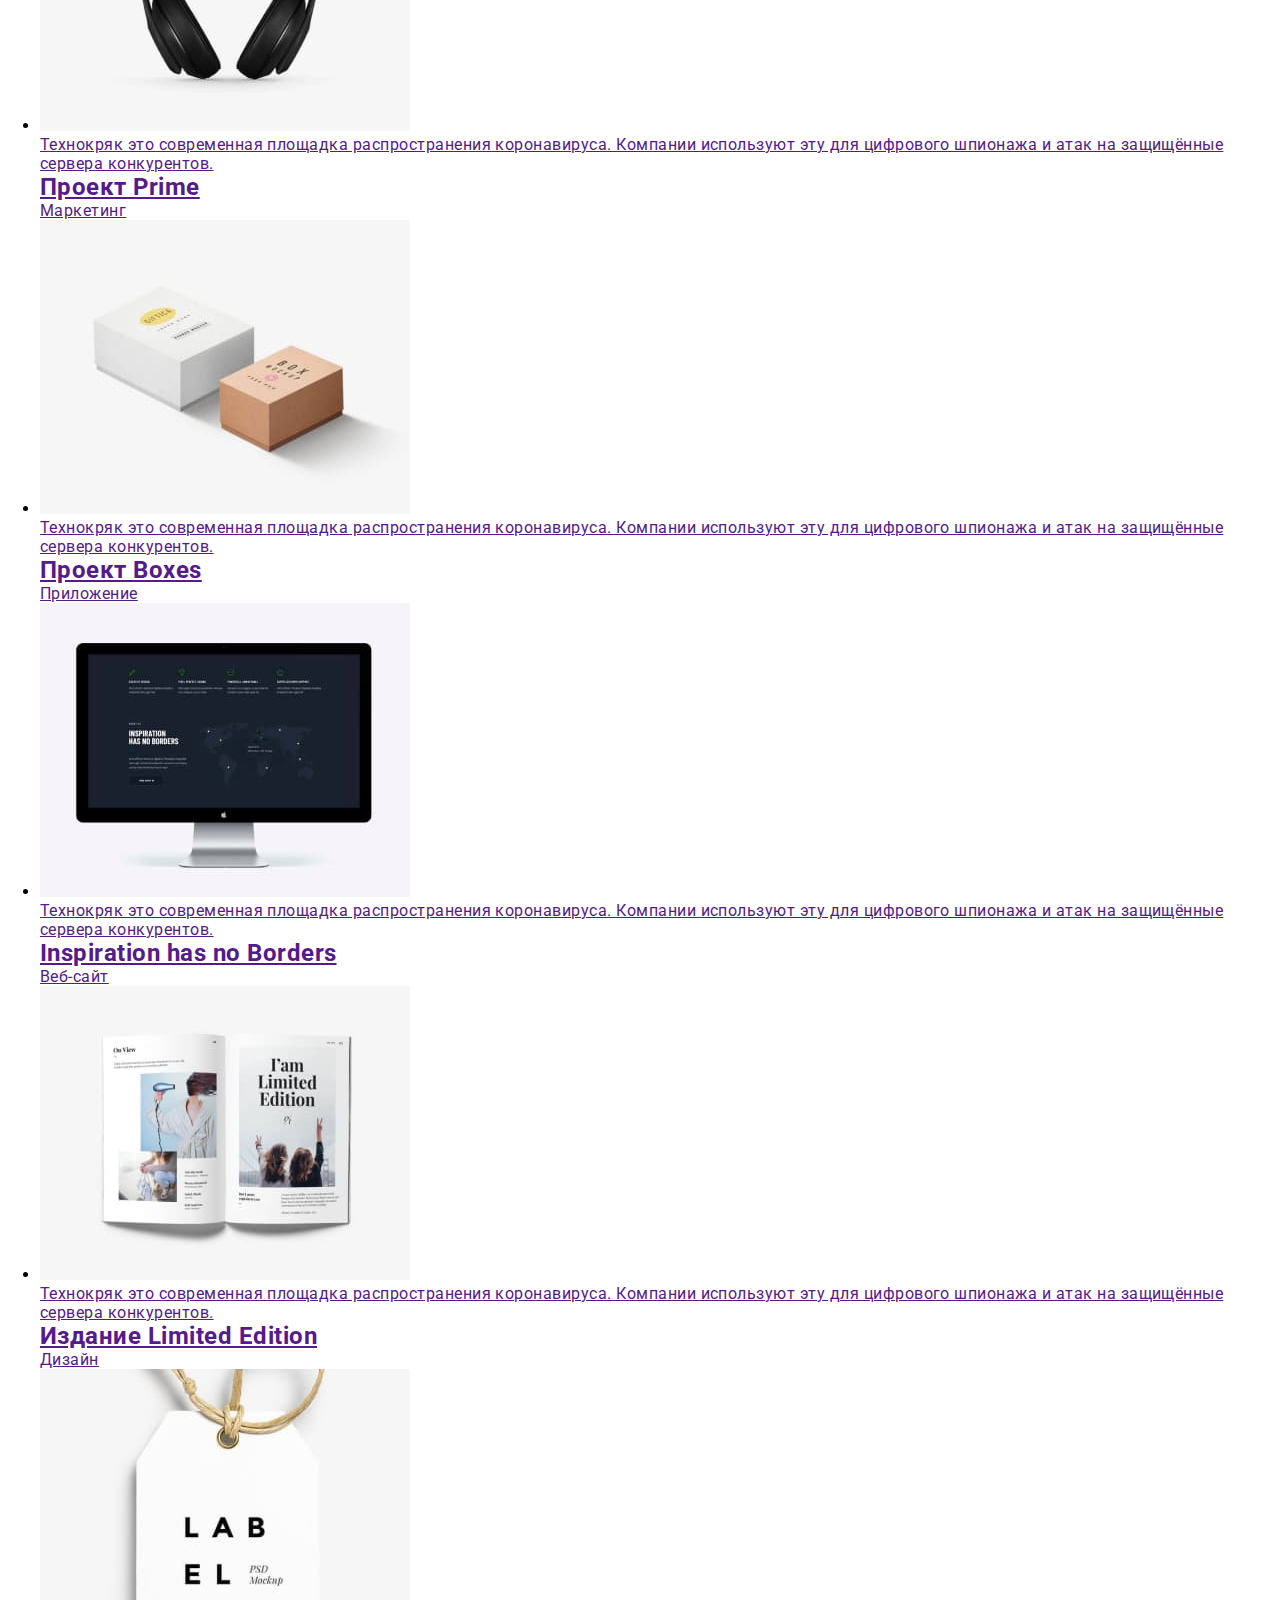
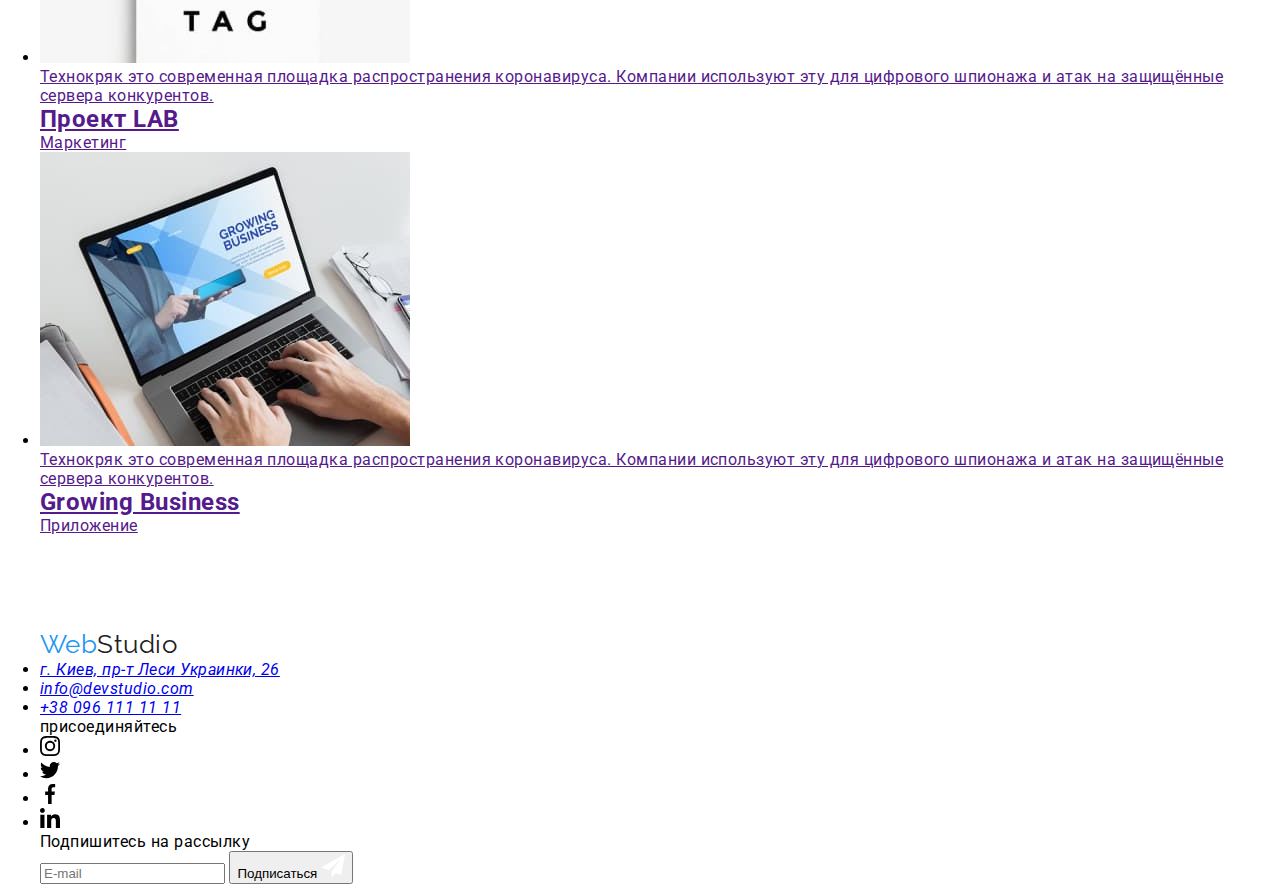
==== commit 677ef7aa: "частично подключает стили в хедер" ====
--- a/portfolio.html
+++ b/portfolio.html
@@ -19,7 +19,7 @@
     <!-- Header -->
     <header class="page-header">
         <div class="container page-header__container">
-            <a class="logo link" href="./index.html"><span class="logo__first-word">Web</span>Studio</a>
+            <a class="logo" href="./index.html"><span class="logo__first-word">Web</span>Studio</a>
             <nav class="nav">
                 <ul class="nav__list">
                     <li class="list nav__item"><a class="link nav__link" href="./index.html">Студия</a>
--- a/css/main.min.css
+++ b/css/main.min.css
@@ -1,2 +1,2 @@
-body{background-color:red}
+ul{margin:0;padding:0}h1,h2,h3,h4,h5,h6,p{margin:0}body{font-family:'Roboto', sans-serif;font-weight:400;letter-spacing:0.03em;color:var(--primary-text-color)}.container{width:1200px;padding-left:15px;padding-right:15px;margin:0 auto}.section{padding-top:94px;padding-bottom:94px}.section--top-padding-no{padding-top:0}.logo,.nav__link{text-decoration:none}.nav__item{list-style-type:none}.nav__link{position:relative;font-size:14px;line-height:1.14;letter-spacing:0.02em;font-weight:500;-webkit-transition:color 250ms cubic-bezier(0.4, 0, 0.2, 1);transition:color 250ms cubic-bezier(0.4, 0, 0.2, 1)}.nav__link:hover,.nav__link:focus{color:#2196f3}.page-header{border-bottom:1px solid #ececec}.page-header__container{display:-webkit-box;display:-ms-flexbox;display:flex;-webkit-box-align:center;-ms-flex-align:center;align-items:center}.logo{display:inline-block;font-family:'Raleway', sans-serif;font-size:26px;line-height:1.2;font-weight:400;color:#212121}.logo__first-word{color:#2196f3}.nav__list{display:-webkit-box;display:-ms-flexbox;display:flex;margin-left:93px}.nav__item:not(:last-child){margin-right:50px}.nav__link{display:block;padding-top:32px;padding-bottom:32px;color:var(--title-text-color)}.nav__link--current{color:#2196f3}.nav__link--current::after{display:inline-block;position:absolute;content:'';left:0;bottom:0;width:100%;height:4px;border-radius:2px;background-color:#2196f3}
 /*# sourceMappingURL=main.min.css.map */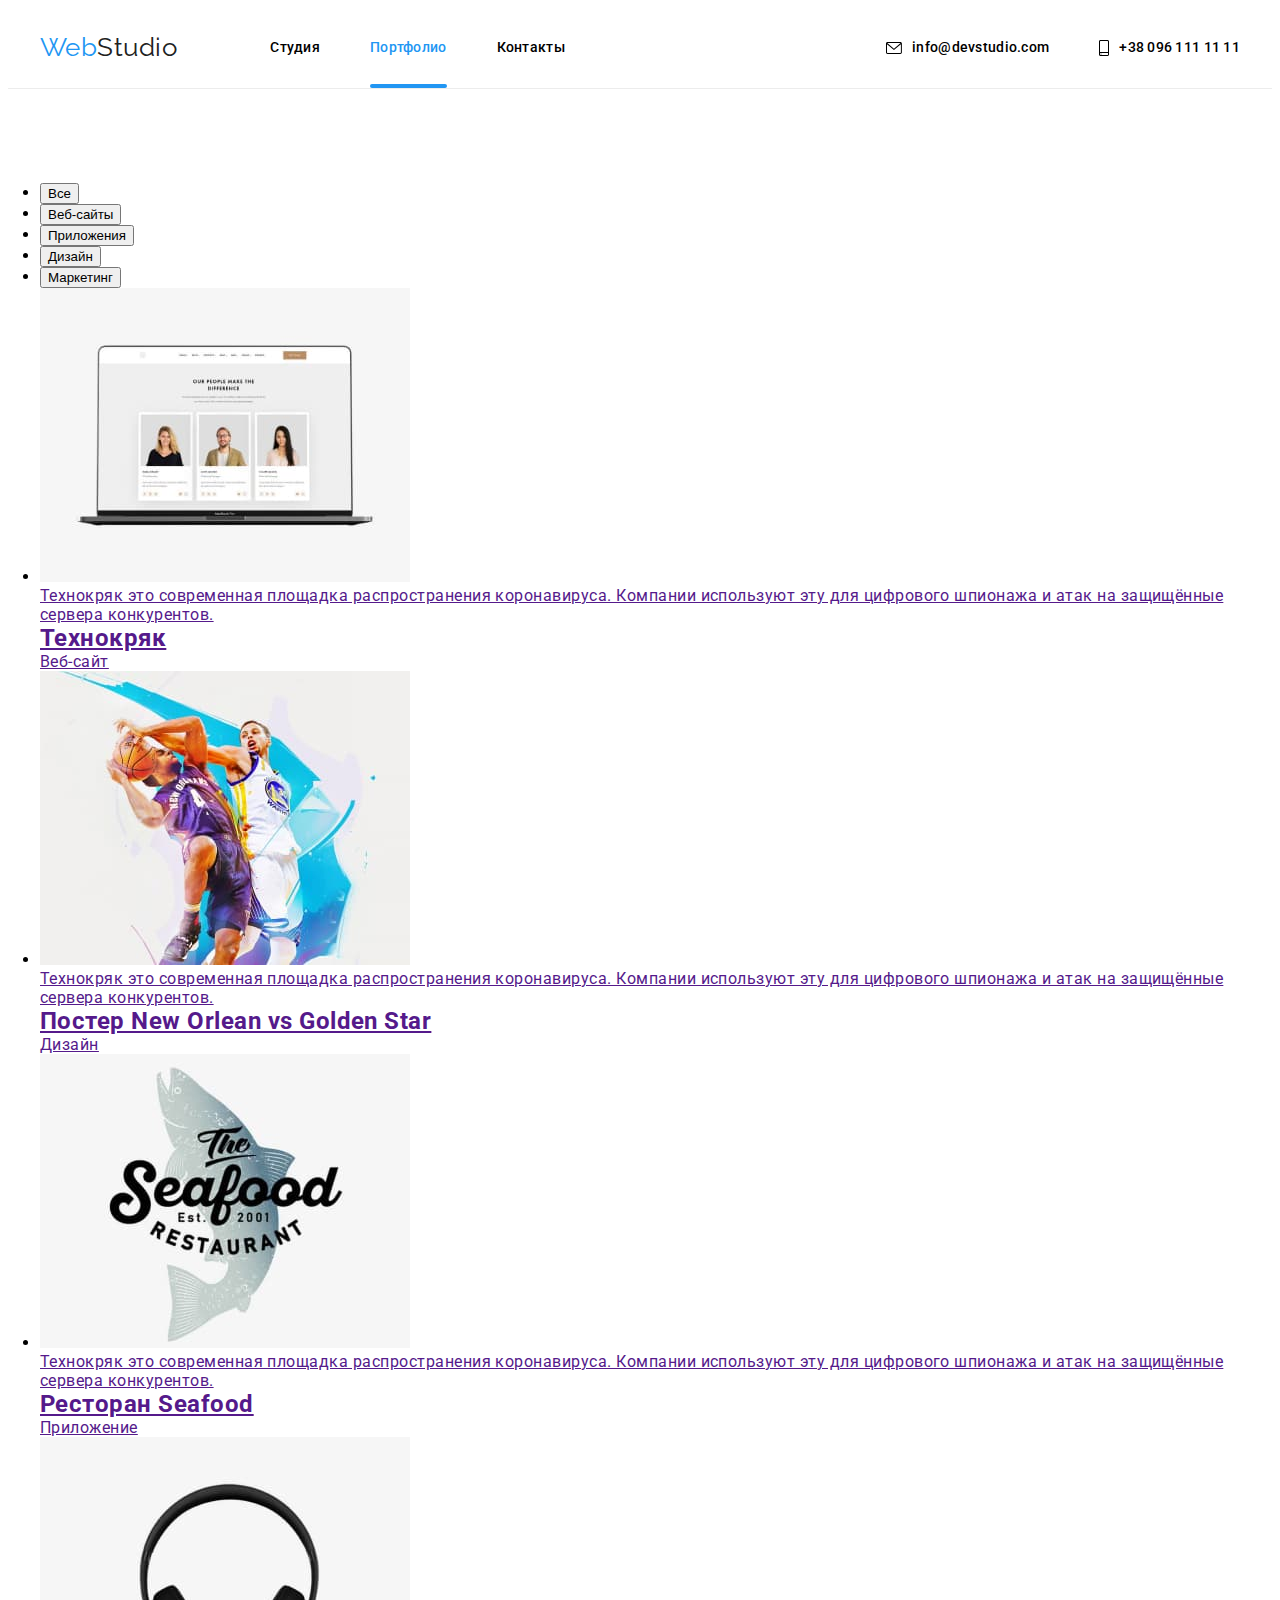
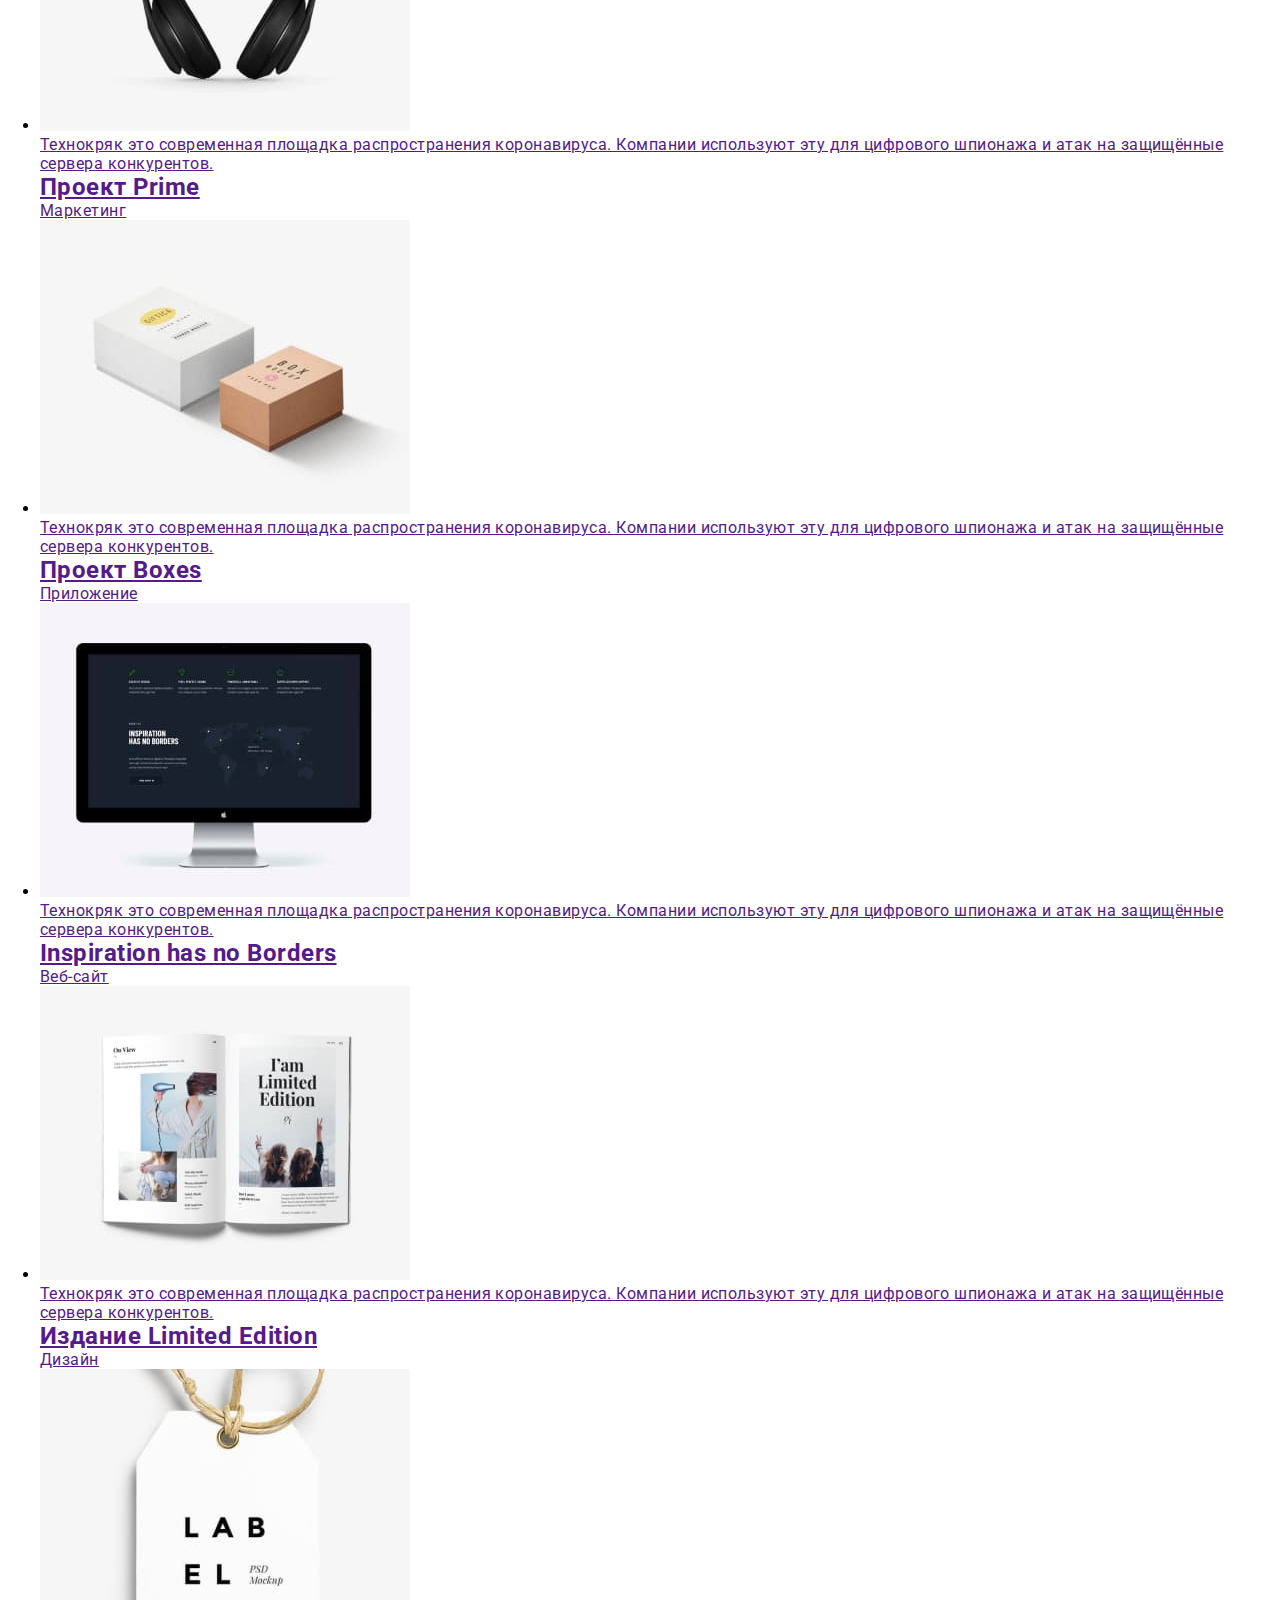
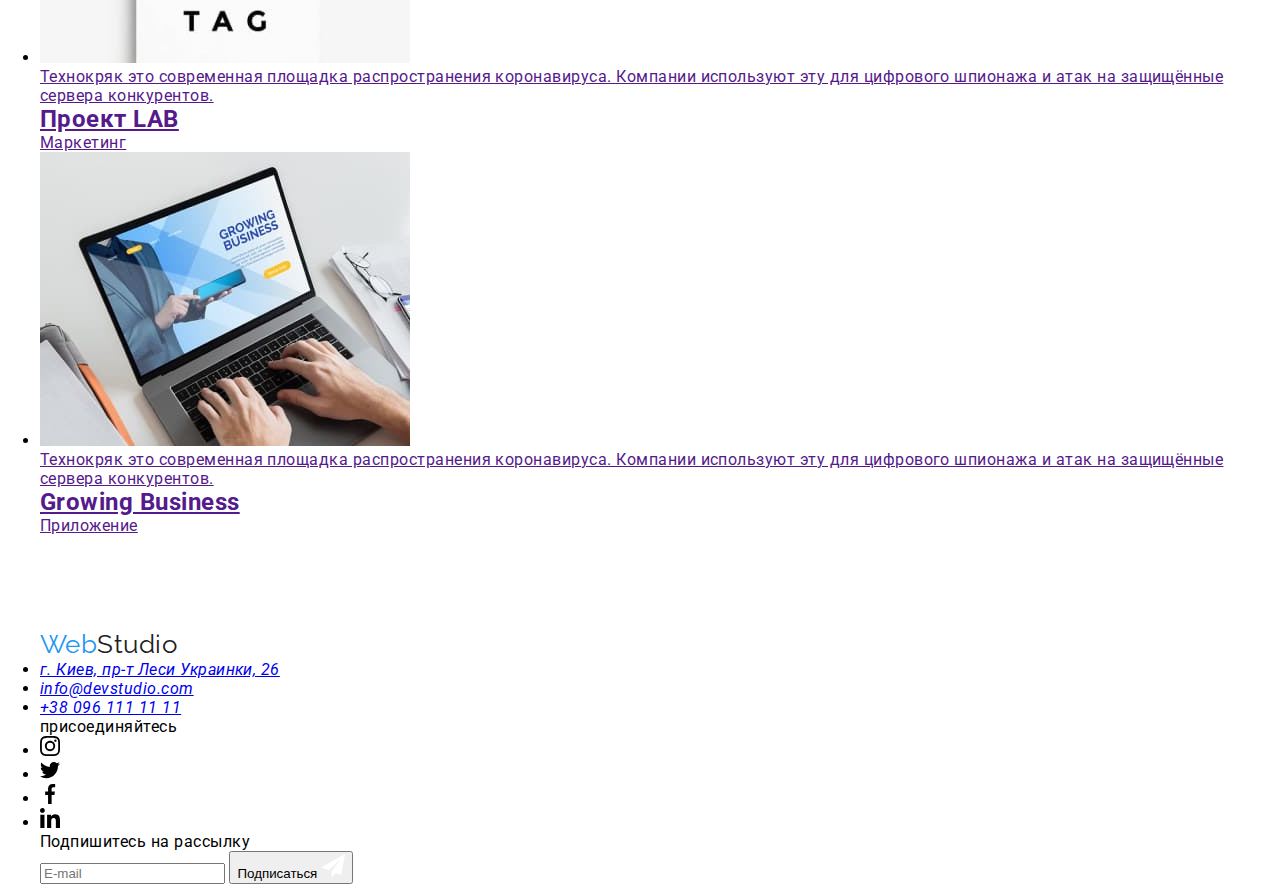
==== commit 438c35e5: "стили в секции героя по сасс" ====
--- a/portfolio.html
+++ b/portfolio.html
@@ -22,19 +22,18 @@
             <a class="logo" href="./index.html"><span class="logo__first-word">Web</span>Studio</a>
             <nav class="nav">
                 <ul class="nav__list">
-                    <li class="list nav__item"><a class="link nav__link" href="./index.html">Студия</a>
-                    </li>
-                    <li class="list nav__item"><a class="link nav__link  nav__link--current" href="./portfolio.html">Портфолио</a></li>
-                    <li class="list nav__item"><a class="link nav__link" href="">Контакты</a></li>
+                    <li class="nav__item"><a class="nav__link" href="./index.html">Студия</a></li>
+                    <li class="nav__item"><a class="nav__link nav__link--current" href="./portfolio.html">Портфолио</a></li>
+                    <li class="nav__item"><a class="nav__link" href="">Контакты</a></li>
                 </ul>
             </nav>
             <ul class="head-contacts">
-                <li class="list head-contacts__item"><a class="link head-contacts__link" href="mailto:info@devstudio.com">
+                <li class="head-contacts__item"><a class="head-contacts__link" href="mailto:info@devstudio.com">
                         <svg class="head-contacts__icon" width="16" height="12">
                             <use href="./images/icons.svg#icon-envelope"></use>
                         </svg>
                         <span>info@devstudio.com</span></a></li>
-                <li class="list head-contacts__item"><a class="link head-contacts__link" href="tel:+380961111111">
+                <li class="head-contacts__item"><a class="head-contacts__link" href="tel:+380961111111">
                         <svg class="head-contacts__icon" width="10" height="16">
                             <use href="./images/icons.svg#icon-smartphone"></use>
                         </svg>
--- a/css/main.min.css
+++ b/css/main.min.css
@@ -1,2 +1,2 @@
-ul{margin:0;padding:0}h1,h2,h3,h4,h5,h6,p{margin:0}body{font-family:'Roboto', sans-serif;font-weight:400;letter-spacing:0.03em;color:var(--primary-text-color)}.container{width:1200px;padding-left:15px;padding-right:15px;margin:0 auto}.section{padding-top:94px;padding-bottom:94px}.section--top-padding-no{padding-top:0}.logo,.nav__link{text-decoration:none}.nav__item{list-style-type:none}.nav__link{position:relative;font-size:14px;line-height:1.14;letter-spacing:0.02em;font-weight:500;-webkit-transition:color 250ms cubic-bezier(0.4, 0, 0.2, 1);transition:color 250ms cubic-bezier(0.4, 0, 0.2, 1)}.nav__link:hover,.nav__link:focus{color:#2196f3}.page-header{border-bottom:1px solid #ececec}.page-header__container{display:-webkit-box;display:-ms-flexbox;display:flex;-webkit-box-align:center;-ms-flex-align:center;align-items:center}.logo{display:inline-block;font-family:'Raleway', sans-serif;font-size:26px;line-height:1.2;font-weight:400;color:#212121}.logo__first-word{color:#2196f3}.nav__list{display:-webkit-box;display:-ms-flexbox;display:flex;margin-left:93px}.nav__item:not(:last-child){margin-right:50px}.nav__link{display:block;padding-top:32px;padding-bottom:32px;color:var(--title-text-color)}.nav__link--current{color:#2196f3}.nav__link--current::after{display:inline-block;position:absolute;content:'';left:0;bottom:0;width:100%;height:4px;border-radius:2px;background-color:#2196f3}
+ul{margin:0;padding:0}h1,h2,h3,h4,h5,h6,p{margin:0}body{font-family:'Roboto', sans-serif;font-weight:400;letter-spacing:0.03em;color:var(--primary-text-color)}.container{width:1200px;padding-left:15px;padding-right:15px;margin:0 auto}.section{padding-top:94px;padding-bottom:94px}.section--top-padding-no{padding-top:0}.logo,.nav__link,.head-contacts__link{text-decoration:none}.nav__item,.head-contacts__item{list-style-type:none}.nav__link,.head-contacts__link{position:relative;font-size:14px;line-height:1.14;letter-spacing:0.02em;font-weight:500;-webkit-transition:color 250ms cubic-bezier(0.4, 0, 0.2, 1);transition:color 250ms cubic-bezier(0.4, 0, 0.2, 1)}.nav__link:hover,.head-contacts__link:hover{color:#2196f3}.button{cursor:pointer;border:none;border-radius:4px}.button{display:-webkit-inline-box;display:-ms-inline-flexbox;display:inline-flex;-webkit-box-align:center;-ms-flex-align:center;align-items:center;-webkit-box-pack:center;-ms-flex-pack:center;justify-content:center;padding:10px;min-width:200px;min-height:50px;font-family:inherit;font-weight:700;font-size:16px;line-height:1.87;letter-spacing:0.06em;color:#fff;background-color:#2196f3;-webkit-box-shadow:0px 4px 4px rgba(0,0,0,0.15);box-shadow:0px 4px 4px rgba(0,0,0,0.15);-webkit-transition:background-color 250ms cubic-bezier(0.4, 0, 0.2, 1);transition:background-color 250ms cubic-bezier(0.4, 0, 0.2, 1)}.button:hover,.button:focus{background-color:#188ce8}.page-header{border-bottom:1px solid #ececec}.page-header__container{display:-webkit-box;display:-ms-flexbox;display:flex;-webkit-box-align:center;-ms-flex-align:center;align-items:center}.logo{display:inline-block;font-family:'Raleway', sans-serif;font-size:26px;line-height:1.2;font-weight:400;color:#212121}.logo__first-word{color:#2196f3}.nav__list{display:-webkit-box;display:-ms-flexbox;display:flex;margin-left:93px}.nav__item:not(:last-child){margin-right:50px}.nav__link{display:block;padding-top:32px;padding-bottom:32px;color:var(--title-text-color)}.nav__link--current{color:#2196f3}.nav__link--current::after{display:inline-block;position:absolute;content:'';left:0;bottom:0;width:100%;height:4px;border-radius:2px;background-color:#2196f3}.head-contacts{display:-webkit-box;display:-ms-flexbox;display:flex;margin-left:auto}.head-contacts__item:not(:last-child){margin-right:50px}.head-contacts__link{display:-webkit-box;display:-ms-flexbox;display:flex;-webkit-box-align:center;-ms-flex-align:center;align-items:center;padding-top:32px;padding-bottom:32px;color:var(--primary-text-color)}.head-contacts__icon{margin-right:10px;fill:currentColor}.hero{max-width:1600px;min-height:600px;margin-right:auto;margin-left:auto;padding-top:200px;padding-bottom:200px;text-align:center;background-image:-webkit-gradient(linear, left top, right top, from(rgba(47,48,58,0.4)), to(rgba(47,48,58,0.4))),url(../images/hero-background.jpg);background-image:linear-gradient(to right, rgba(47,48,58,0.4), rgba(47,48,58,0.4)),url(../images/hero-background.jpg);background-position:center;background-color:black}.site-title{max-width:696px;margin-left:auto;margin-right:auto;margin-bottom:30px;font-weight:900;font-size:44px;line-height:1.36;text-align:center;letter-spacing:0.06em;text-transform:uppercase;color:#fff}
 /*# sourceMappingURL=main.min.css.map */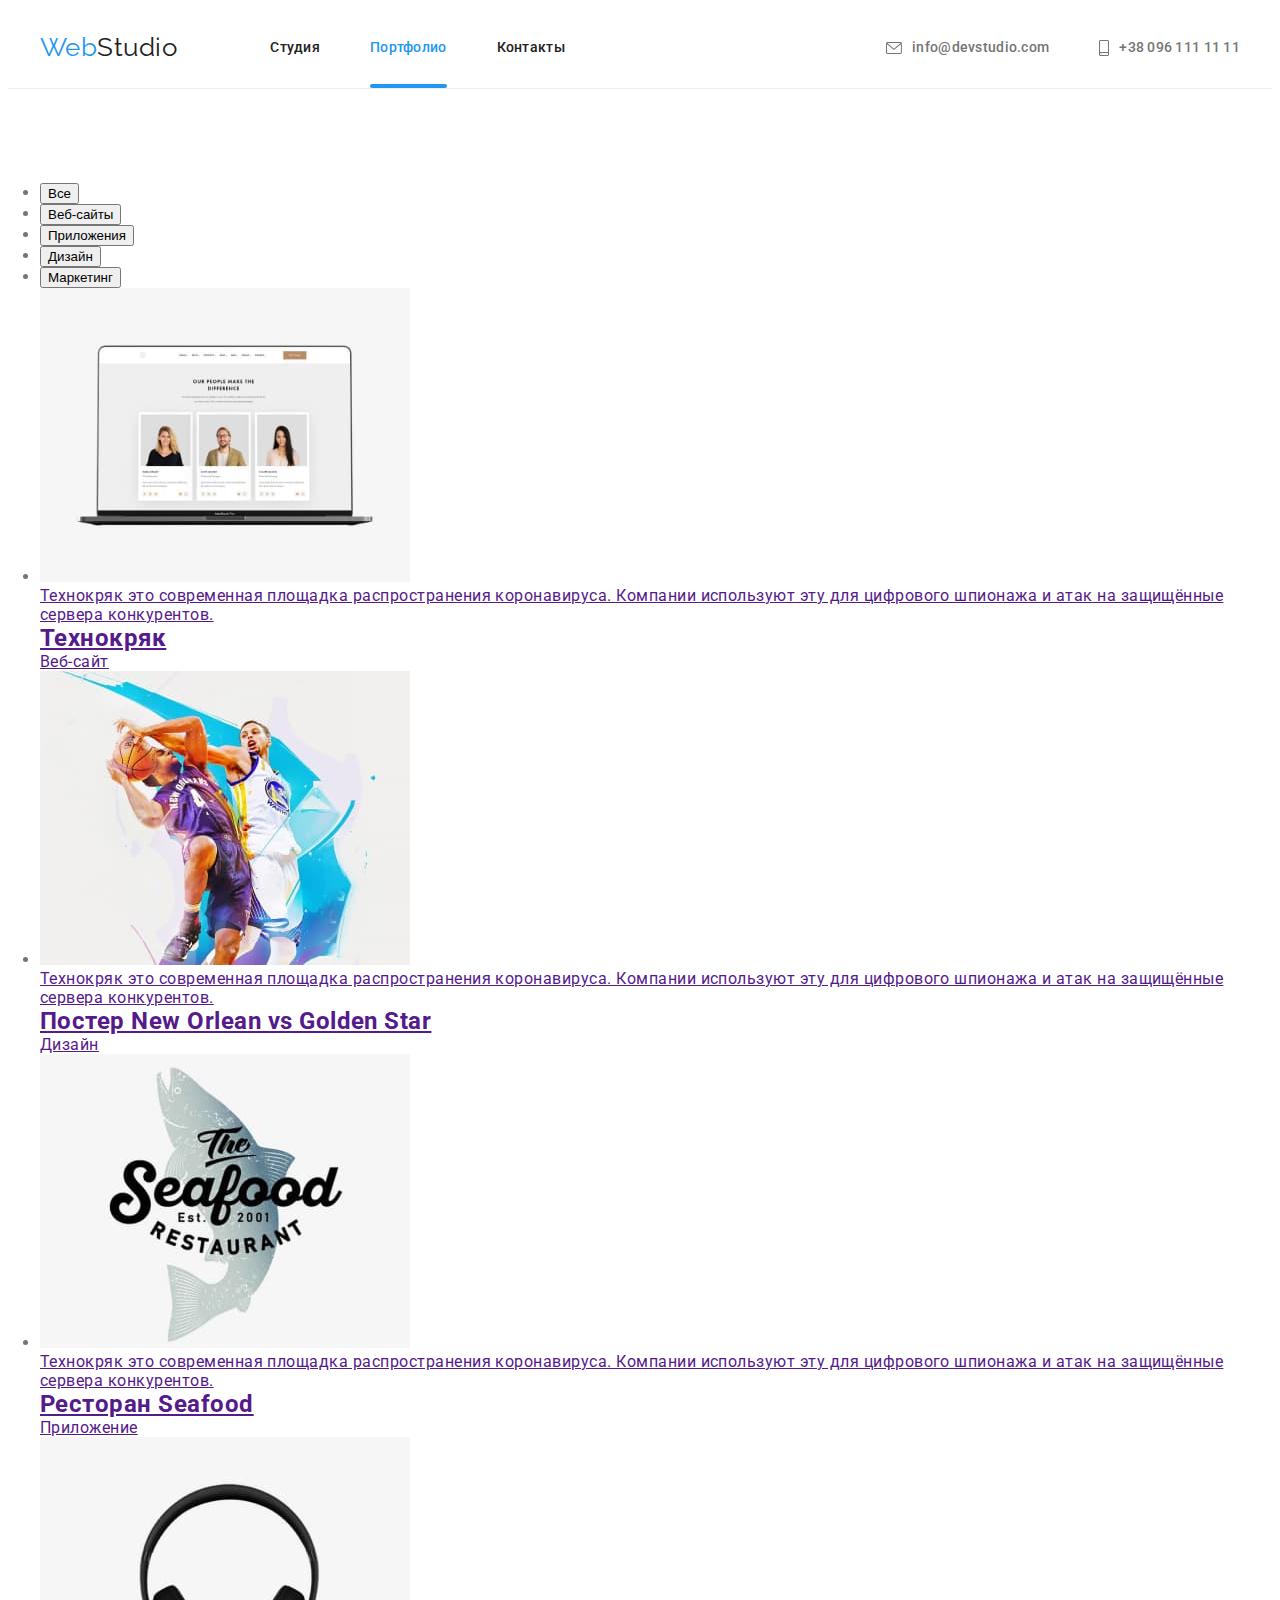
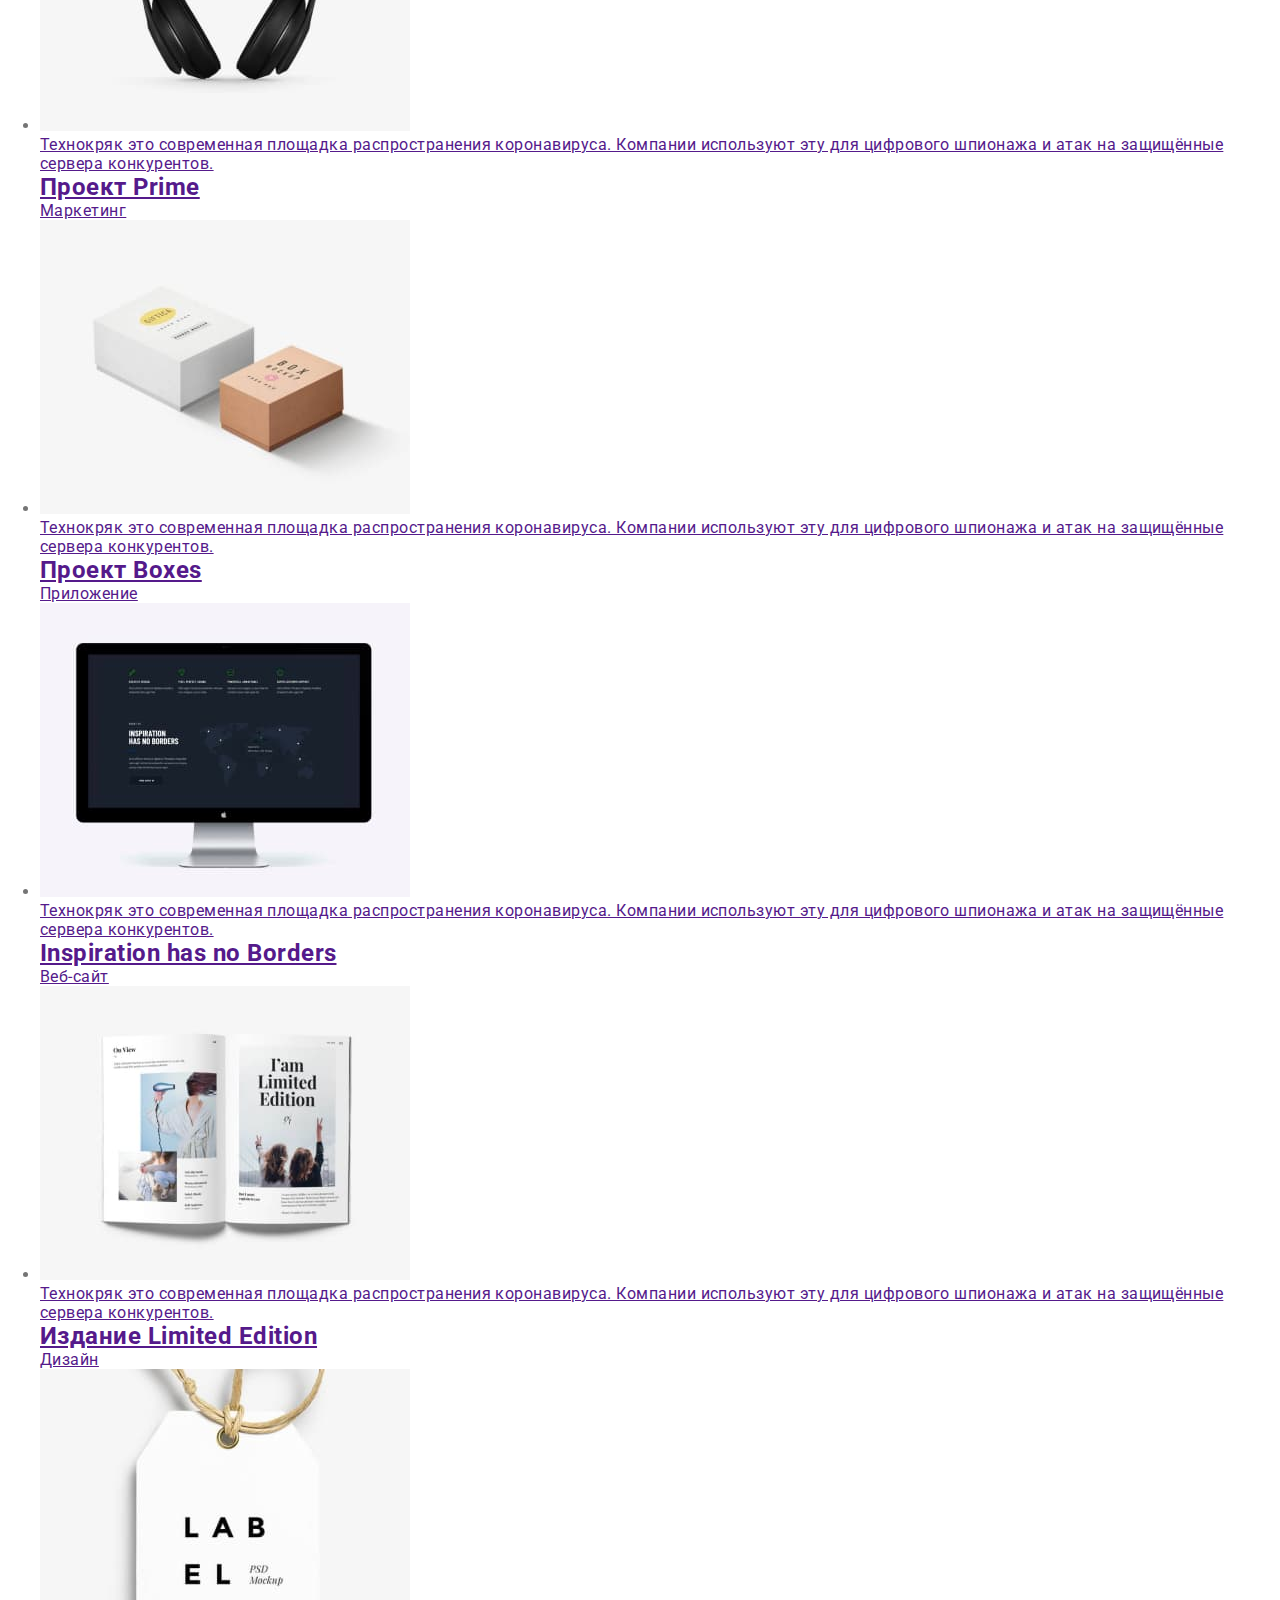
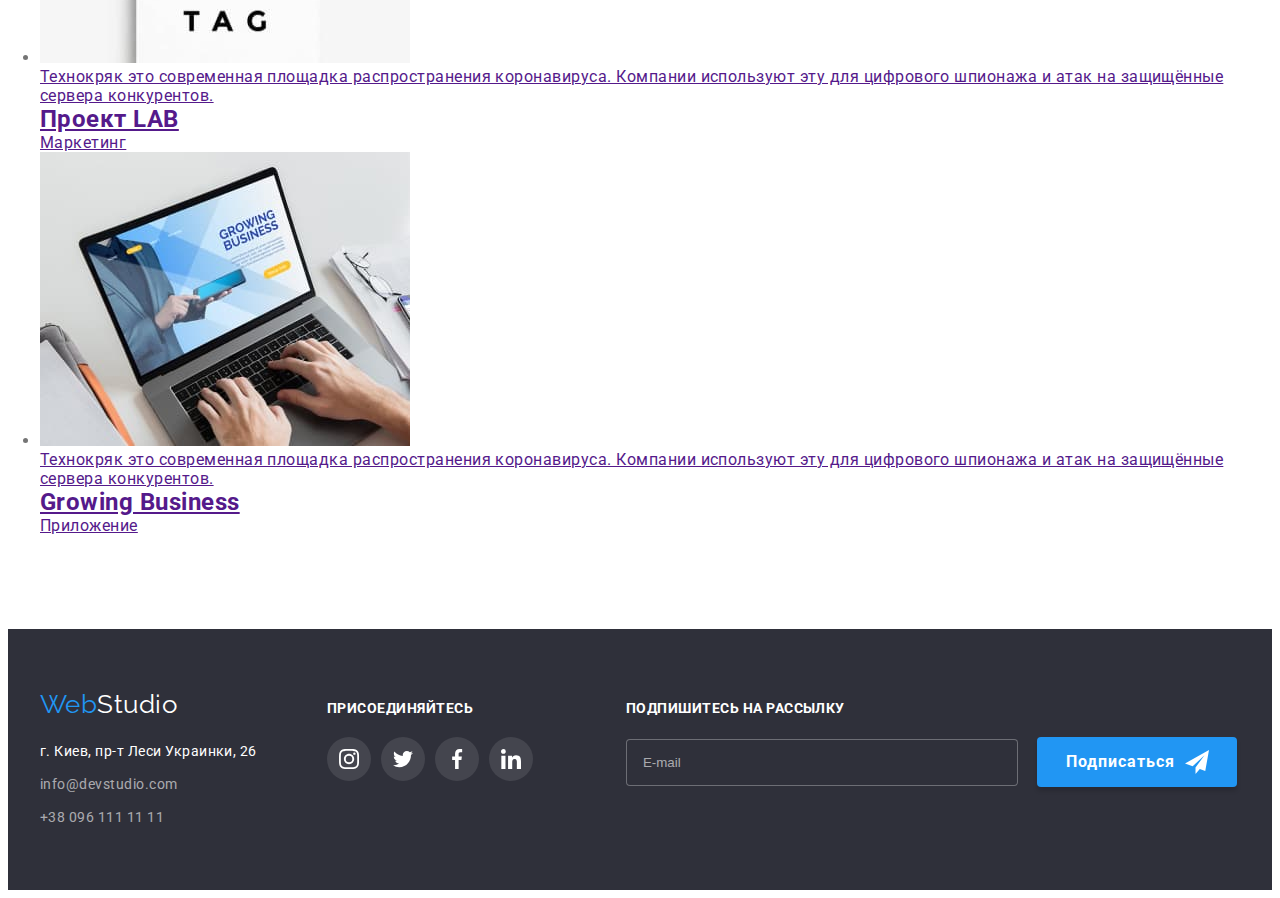
==== commit 8c9a104a: "стилизирует футер по САСС" ====
--- a/portfolio.html
+++ b/portfolio.html
@@ -199,42 +199,41 @@
                 <a class="logo footer__logo link" href="./index.html"><span class="logo__first-word">Web</span>Studio</a>
                 <address>
                     <ul class="foot-contacts">
-                        <li class="list foot-contacts__item"><a
-                                class="link foot-contacts__link foot-contacts__link--light-color"
+                        <li class="foot-contacts__item"><a class="foot-contacts__link foot-contacts__link--light-color"
                                 href="https://goo.gl/maps/nCjtymXbm6rQkcYK9">г. Киев, пр-т Леси Украинки, 26</a></li>
-                        <li class="list foot-contacts__item"><a class="link foot-contacts__link"
+                        <li class="foot-contacts__item"><a class="foot-contacts__link"
                                 href="mailto:info@devstudio.com">info@devstudio.com</a>
                         </li>
-                        <li class="list foot-contacts__item"><a class="link foot-contacts__link"
-                                href="tel:+380961111111">+38 096 111 11 11</a></li>
+                        <li class="foot-contacts__item"><a class="foot-contacts__link" href="tel:+380961111111">+38 096 111
+                                11 11</a></li>
                     </ul>
                 </address>
             </div>
             <div class="footer__box">
                 <p class="footer-socials__call">присоединяйтесь</p>
                 <ul class="footer-socials__list">
-                    <li class="list footer-socials__item">
+                    <li class="footer-socials__item">
                         <a class="footer-socials__link" href="" aria-label="instagram">
                             <svg class="footer-socials__icon" width="20" height="20">
                                 <use href="./images/icons.svg#icon-instagram"></use>
                             </svg>
                         </a>
                     </li>
-                    <li class="list footer-socials__item">
+                    <li class="footer-socials__item">
                         <a class="footer-socials__link" href="" aria-label="twitter">
                             <svg class="footer-socials__icon" width="20" height="20">
                                 <use href="./images/icons.svg#icon-twitter"></use>
                             </svg>
                         </a>
                     </li>
-                    <li class="list footer-socials__item">
+                    <li class="footer-socials__item">
                         <a class="footer-socials__link" href="" aria-label="facebook">
                             <svg class="footer-socials__icon" width="20" height="20">
                                 <use href="./images/icons.svg#icon-facebook"></use>
                             </svg>
                         </a>
                     </li>
-                    <li class="list footer-socials__item">
+                    <li class="footer-socials__item">
                         <a class="footer-socials__link" href="" aria-label="linkedin">
                             <svg class="footer-socials__icon" width="20" height="20">
                                 <use href="./images/icons.svg#icon-linkedin"></use>
@@ -249,7 +248,7 @@
                     <label>
                         <input type="email" name="email" class="signup__input" placeholder="E-mail" />
                     </label>
-                    <button type="submit" class="btn big-button">
+                    <button type="submit" class="button">
                         <span>Подписаться</span>
                         <svg class="signup__icon" width="24" height="24">
                             <use href="./images/icons.svg#icon-send"></use>
--- a/css/main.min.css
+++ b/css/main.min.css
@@ -1,2 +1,2 @@
-ul{margin:0;padding:0}h1,h2,h3,h4,h5,h6,p{margin:0}body{font-family:'Roboto', sans-serif;font-weight:400;letter-spacing:0.03em;color:var(--primary-text-color)}.container{width:1200px;padding-left:15px;padding-right:15px;margin:0 auto}.section{padding-top:94px;padding-bottom:94px}.section--top-padding-no{padding-top:0}.logo,.nav__link,.head-contacts__link{text-decoration:none}.nav__item,.head-contacts__item{list-style-type:none}.nav__link,.head-contacts__link{position:relative;font-size:14px;line-height:1.14;letter-spacing:0.02em;font-weight:500;-webkit-transition:color 250ms cubic-bezier(0.4, 0, 0.2, 1);transition:color 250ms cubic-bezier(0.4, 0, 0.2, 1)}.nav__link:hover,.head-contacts__link:hover{color:#2196f3}.button{cursor:pointer;border:none;border-radius:4px}.button{display:-webkit-inline-box;display:-ms-inline-flexbox;display:inline-flex;-webkit-box-align:center;-ms-flex-align:center;align-items:center;-webkit-box-pack:center;-ms-flex-pack:center;justify-content:center;padding:10px;min-width:200px;min-height:50px;font-family:inherit;font-weight:700;font-size:16px;line-height:1.87;letter-spacing:0.06em;color:#fff;background-color:#2196f3;-webkit-box-shadow:0px 4px 4px rgba(0,0,0,0.15);box-shadow:0px 4px 4px rgba(0,0,0,0.15);-webkit-transition:background-color 250ms cubic-bezier(0.4, 0, 0.2, 1);transition:background-color 250ms cubic-bezier(0.4, 0, 0.2, 1)}.button:hover,.button:focus{background-color:#188ce8}.page-header{border-bottom:1px solid #ececec}.page-header__container{display:-webkit-box;display:-ms-flexbox;display:flex;-webkit-box-align:center;-ms-flex-align:center;align-items:center}.logo{display:inline-block;font-family:'Raleway', sans-serif;font-size:26px;line-height:1.2;font-weight:400;color:#212121}.logo__first-word{color:#2196f3}.nav__list{display:-webkit-box;display:-ms-flexbox;display:flex;margin-left:93px}.nav__item:not(:last-child){margin-right:50px}.nav__link{display:block;padding-top:32px;padding-bottom:32px;color:var(--title-text-color)}.nav__link--current{color:#2196f3}.nav__link--current::after{display:inline-block;position:absolute;content:'';left:0;bottom:0;width:100%;height:4px;border-radius:2px;background-color:#2196f3}.head-contacts{display:-webkit-box;display:-ms-flexbox;display:flex;margin-left:auto}.head-contacts__item:not(:last-child){margin-right:50px}.head-contacts__link{display:-webkit-box;display:-ms-flexbox;display:flex;-webkit-box-align:center;-ms-flex-align:center;align-items:center;padding-top:32px;padding-bottom:32px;color:var(--primary-text-color)}.head-contacts__icon{margin-right:10px;fill:currentColor}.hero{max-width:1600px;min-height:600px;margin-right:auto;margin-left:auto;padding-top:200px;padding-bottom:200px;text-align:center;background-image:-webkit-gradient(linear, left top, right top, from(rgba(47,48,58,0.4)), to(rgba(47,48,58,0.4))),url(../images/hero-background.jpg);background-image:linear-gradient(to right, rgba(47,48,58,0.4), rgba(47,48,58,0.4)),url(../images/hero-background.jpg);background-position:center;background-color:black}.site-title{max-width:696px;margin-left:auto;margin-right:auto;margin-bottom:30px;font-weight:900;font-size:44px;line-height:1.36;text-align:center;letter-spacing:0.06em;text-transform:uppercase;color:#fff}
+ul{margin:0;padding:0}h1,h2,h3,h4,h5,h6,p{margin:0}body{font-family:'Roboto', sans-serif;font-weight:400;letter-spacing:0.03em;color:#757575}.container{width:1200px;padding-left:15px;padding-right:15px;margin:0 auto}.section{padding-top:94px;padding-bottom:94px}.section--top-padding-no{padding-top:0}.section--grey{background-color:#f5f4fa}.section__title{margin-bottom:50px;font-size:36px;line-height:1.17;text-align:center;letter-spacing:0.03em;color:#212121}.logo,.nav__link,.head-contacts__link,.foot-contacts__link{text-decoration:none}.nav__item,.head-contacts__item,.feature,.service,.member,.member__socials,.clients,.foot-contacts__item,.footer-socials__item{list-style-type:none}.nav__link,.head-contacts__link{position:relative;font-size:14px;line-height:1.14;letter-spacing:0.02em;font-weight:500;-webkit-transition:color 250ms cubic-bezier(0.4, 0, 0.2, 1);transition:color 250ms cubic-bezier(0.4, 0, 0.2, 1)}.nav__link:hover,.head-contacts__link:hover{color:#2196f3}.button{cursor:pointer;border:none;border-radius:4px}.button{display:-webkit-inline-box;display:-ms-inline-flexbox;display:inline-flex;-webkit-box-align:center;-ms-flex-align:center;align-items:center;-webkit-box-pack:center;-ms-flex-pack:center;justify-content:center;padding:10px;min-width:200px;min-height:50px;font-family:inherit;font-weight:700;font-size:16px;line-height:1.87;letter-spacing:0.06em;color:#fff;background-color:#2196f3;-webkit-box-shadow:0px 4px 4px rgba(0,0,0,0.15);box-shadow:0px 4px 4px rgba(0,0,0,0.15);-webkit-transition:background-color 250ms cubic-bezier(0.4, 0, 0.2, 1);transition:background-color 250ms cubic-bezier(0.4, 0, 0.2, 1)}.button:hover,.button:focus{background-color:#188ce8}.contact-form__input,.contact-form__feedback{display:block;width:100%;border:1px solid rgba(33,33,33,0.2);border-radius:4px;color:#212121;-webkit-transition:border 250ms cubic-bezier(0.4, 0, 0.2, 1);transition:border 250ms cubic-bezier(0.4, 0, 0.2, 1);font-size:14px;line-height:1.14;letter-spacing:0.01em}.contact-form__input:focus,.contact-form__feedback:focus{border:1px solid #2196f3;outline:white}.page-header{border-bottom:1px solid #ececec}.page-header__container{display:-webkit-box;display:-ms-flexbox;display:flex;-webkit-box-align:center;-ms-flex-align:center;align-items:center}.logo{display:inline-block;font-family:'Raleway', sans-serif;font-size:26px;line-height:1.2;font-weight:400;color:#212121}.logo__first-word{color:#2196f3}.nav__list{display:-webkit-box;display:-ms-flexbox;display:flex;margin-left:93px}.nav__item:not(:last-child){margin-right:50px}.nav__link{display:block;padding-top:32px;padding-bottom:32px;color:#212121}.nav__link--current{color:#2196f3}.nav__link--current::after{display:inline-block;position:absolute;content:'';left:0;bottom:0;width:100%;height:4px;border-radius:2px;background-color:#2196f3}.head-contacts{display:-webkit-box;display:-ms-flexbox;display:flex;margin-left:auto}.head-contacts__item:not(:last-child){margin-right:50px}.head-contacts__link{display:-webkit-box;display:-ms-flexbox;display:flex;-webkit-box-align:center;-ms-flex-align:center;align-items:center;padding-top:32px;padding-bottom:32px;color:#757575}.head-contacts__icon{margin-right:10px;fill:currentColor}.hero{max-width:1600px;min-height:600px;margin-right:auto;margin-left:auto;padding-top:200px;padding-bottom:200px;text-align:center;background-image:-webkit-gradient(linear, left top, right top, from(rgba(47,48,58,0.4)), to(rgba(47,48,58,0.4))),url(../images/hero-background.jpg);background-image:linear-gradient(to right, rgba(47,48,58,0.4), rgba(47,48,58,0.4)),url(../images/hero-background.jpg);background-position:center;background-color:black}.site-title{max-width:696px;margin-left:auto;margin-right:auto;margin-bottom:30px;font-weight:900;font-size:44px;line-height:1.36;text-align:center;letter-spacing:0.06em;text-transform:uppercase;color:#fff}.backdrop{position:fixed;top:0;left:0;width:100%;height:100%;background-color:rgba(0,0,0,0.5);z-index:2;opacity:1;-webkit-transition:opacity 250ms cubic-bezier(0.4, 0, 0.2, 1);transition:opacity 250ms cubic-bezier(0.4, 0, 0.2, 1)}.backdrop.is-hidden{pointer-events:none;opacity:0}.backdrop.is-hidden .modal{-webkit-transform:translate(-50%, -50%) scale(1.1);transform:translate(-50%, -50%) scale(1.1);opacity:0}.modal{position:absolute;top:50%;left:50%;min-height:581px;width:528px;padding:40px 39px 40px 41px;border-radius:4px;text-align:center;background-color:#fff;-webkit-box-shadow:0px 1px 3px rgba(0,0,0,0.12),0px 1px 1px rgba(0,0,0,0.14),0px 2px 1px rgba(0,0,0,0.2);box-shadow:0px 1px 3px rgba(0,0,0,0.12),0px 1px 1px rgba(0,0,0,0.14),0px 2px 1px rgba(0,0,0,0.2);opacity:1;-webkit-transform:translate(-50%, -50%) scale(1);transform:translate(-50%, -50%) scale(1);-webkit-transition:opacity 250ms cubic-bezier(0.4, 0, 0.2, 1),-webkit-transform 250ms cubic-bezier(0.4, 0, 0.2, 1);transition:opacity 250ms cubic-bezier(0.4, 0, 0.2, 1),-webkit-transform 250ms cubic-bezier(0.4, 0, 0.2, 1);transition:transform 250ms cubic-bezier(0.4, 0, 0.2, 1),opacity 250ms cubic-bezier(0.4, 0, 0.2, 1);transition:transform 250ms cubic-bezier(0.4, 0, 0.2, 1),opacity 250ms cubic-bezier(0.4, 0, 0.2, 1),-webkit-transform 250ms cubic-bezier(0.4, 0, 0.2, 1)}.close-button{position:absolute;top:8px;right:8px;display:-webkit-inline-box;display:-ms-inline-flexbox;display:inline-flex;-webkit-box-align:center;-ms-flex-align:center;align-items:center;width:30px;height:30px;cursor:pointer;color:#000;background-color:#fff;border:1px solid rgba(0,0,0,0.1);border-radius:50%;-webkit-transition:color 250ms cubic-bezier(0.4, 0, 0.2, 1);transition:color 250ms cubic-bezier(0.4, 0, 0.2, 1)}.close-button:focus,.close-button:hover{color:#2196f3}.close-icon{fill:currentColor}.contact-form__call{margin-bottom:30px;font-weight:700;font-size:20px;line-height:1.15;color:#212121}.contact-form__field{position:relative;display:block}.contact-form__field:not(:last-child){margin-bottom:28px}.contact-form__label{position:absolute;top:-4px;left:0;-webkit-transform:translateY(-100%);transform:translateY(-100%);font-size:12px;line-height:1.14;letter-spacing:0.01em;color:#757575}.contact-form__input{padding:12px 42px}.contact-form__input:focus+.contact-form__icon{fill:#2196f3}.contact-form__icon{position:absolute;top:50%;left:12px;-webkit-transform:translateY(-50%);transform:translateY(-50%);-webkit-transition:fill 250ms cubic-bezier(0.4, 0, 0.2, 1);transition:fill 250ms cubic-bezier(0.4, 0, 0.2, 1)}.contact-form__feedback{height:120px;margin-top:4px;padding:12px 16px;resize:none;color:#212121}.contact-form__feedback::-webkit-input-placeholder{font-size:14px;line-height:1.14;letter-spacing:0.01em;color:rgba(117,117,117,0.5)}.contact-form__feedback:-ms-input-placeholder{font-size:14px;line-height:1.14;letter-spacing:0.01em;color:rgba(117,117,117,0.5)}.contact-form__feedback::-ms-input-placeholder{font-size:14px;line-height:1.14;letter-spacing:0.01em;color:rgba(117,117,117,0.5)}.contact-form__feedback::placeholder{font-size:14px;line-height:1.14;letter-spacing:0.01em;color:rgba(117,117,117,0.5)}.contact-form__policy{position:relative;display:block;margin-bottom:30px;font-size:14px;line-height:1.71;color:#757575}.contact-form__checkbox{-webkit-appearance:none;-moz-appearance:none;appearance:none}.contact-form__checkbox:checked ~ .checkbox-icon{background-color:#2196f3;border:none}.contact-form__agreement{color:#2196f3}.checkbox-icon{position:absolute;top:50%;left:0;-webkit-transform:translateY(-50%);transform:translateY(-50%);border:2px solid #212121;border-radius:2px}.features{display:-webkit-box;display:-ms-flexbox;display:flex}.feature{width:calc((100%-30px * 3) / 4);margin-right:30px}.feature:nth-child(4n){margin-right:0}.feature__thumb{display:-webkit-box;display:-ms-flexbox;display:flex;-webkit-box-align:center;-ms-flex-align:center;align-items:center;-webkit-box-pack:center;-ms-flex-pack:center;justify-content:center;width:270px;height:120px;border-radius:4px;margin-bottom:30px;background-color:#f5f4fa}.feature__subtitle{margin-bottom:10px;font-size:14px;line-height:1.14;text-transform:uppercase;color:#212121}.feature__desc{font-size:14px;line-height:1.71}.services{display:-webkit-box;display:-ms-flexbox;display:flex}.service{position:relative;text-align:center;z-index:1}.service:not(:nth-child(3n)){margin-right:30px}.service__img{display:block}.service__title{position:absolute;left:0;bottom:0;width:100%;padding-top:27px;padding-bottom:27px;overflow:hidden;font-weight:700;font-size:14px;line-height:1.14;text-transform:uppercase;color:#fff;background-color:rgba(47,48,58,0.8)}.members{display:-webkit-box;display:-ms-flexbox;display:flex}.member{-webkit-box-shadow:0px 1px 3px rgba(0,0,0,0.12),0px 1px 1px rgba(0,0,0,0.14),0px 2px 1px rgba(0,0,0,0.2);box-shadow:0px 1px 3px rgba(0,0,0,0.12),0px 1px 1px rgba(0,0,0,0.14),0px 2px 1px rgba(0,0,0,0.2);border-radius:0px 0px 4px 4px}.member:not(:nth-child(4n)){margin-right:30px}.member__about{padding:30px 32px;background-color:#fff}.member__name{font-weight:500;font-size:16px;line-height:1.19;text-align:center;color:#212121}.member__position{margin-top:10px;font-size:16px;line-height:1.19;text-align:center}.member__socials{display:-webkit-box;display:-ms-flexbox;display:flex;margin-top:16px}.member__social:not(:last-child){margin-right:10px}.member__link{display:-webkit-box;display:-ms-flexbox;display:flex;-webkit-box-align:center;-ms-flex-align:center;align-items:center;-webkit-box-pack:center;-ms-flex-pack:center;justify-content:center;width:44px;height:44px;border-radius:50%;color:#afb1b8;-webkit-transition:color 250ms cubic-bezier(0.4, 0, 0.2, 1),background-color 250ms cubic-bezier(0.4, 0, 0.2, 1);transition:color 250ms cubic-bezier(0.4, 0, 0.2, 1),background-color 250ms cubic-bezier(0.4, 0, 0.2, 1)}.member__link:hover,.member__link:focus{color:#fff;background-color:#2196f3}.member__icon-link{fill:currentColor}.clients{display:-webkit-box;display:-ms-flexbox;display:flex}.client:not(:last-child){margin-right:30px}.client__link{display:-webkit-box;display:-ms-flexbox;display:flex;-webkit-box-align:center;-ms-flex-align:center;align-items:center;-webkit-box-pack:center;-ms-flex-pack:center;justify-content:center;width:170px;height:95px;border:1px solid #afb1b8;border-radius:4px;color:#afb1b8;-webkit-transition:color 250ms cubic-bezier(0.4, 0, 0.2, 1),border 250ms cubic-bezier(0.4, 0, 0.2, 1);transition:color 250ms cubic-bezier(0.4, 0, 0.2, 1),border 250ms cubic-bezier(0.4, 0, 0.2, 1)}.client__link:hover,.client__link:focus{border:1px solid #2196f3;color:#2196f3}.client__icon{fill:currentColor}.footer{background-color:#2f303a;padding-top:60px;padding-bottom:60px}.footer__container{display:-webkit-box;display:-ms-flexbox;display:flex;-webkit-box-align:baseline;-ms-flex-align:baseline;align-items:baseline}.footer__logo{color:#fff;margin-bottom:20px}.footer__box:first-child{margin-right:70px}.footer__box:nth-child(2){margin-right:93px}.foot-contacts{font-style:normal}.foot-contacts__item:not(:last-child){margin-bottom:9px}.foot-contacts__link{font-size:14px;line-height:1.71;color:rgba(255,255,255,0.6)}.foot-contacts__link--light-color{color:#fff}.footer-socials__call,.signup__call{margin-bottom:20px;font-weight:700;font-size:14px;line-height:1.14;text-transform:uppercase;color:#fff}.footer-socials__list{display:-webkit-box;display:-ms-flexbox;display:flex}.footer-socials__item:not(:last-child){margin-right:10px}.footer-socials__link{display:-webkit-box;display:-ms-flexbox;display:flex;-webkit-box-align:center;-ms-flex-align:center;align-items:center;-webkit-box-pack:center;-ms-flex-pack:center;justify-content:center;width:44px;height:44px;border-radius:50%;color:#fff;background-color:rgba(255,255,255,0.1);-webkit-transition:background-color 250ms cubic-bezier(0.4, 0, 0.2, 1);transition:background-color 250ms cubic-bezier(0.4, 0, 0.2, 1)}.footer-socials__link:hover,.footer-socials__link:focus{background-color:#2196f3}.footer-socials__icon{fill:currentColor}.signup__input{margin-right:15px;width:358px;padding:15px 16px;border:1px solid rgba(255,255,255,0.3);border-radius:4px;color:#fff;background-color:#2f303a}.signup__input::-webkit-input-placeholder{color:rgba(255,255,255,0.6)}.signup__input:-ms-input-placeholder{color:rgba(255,255,255,0.6)}.signup__input::-ms-input-placeholder{color:rgba(255,255,255,0.6)}.signup__input::placeholder{color:rgba(255,255,255,0.6)}.signup__icon{margin-left:10px}
 /*# sourceMappingURL=main.min.css.map */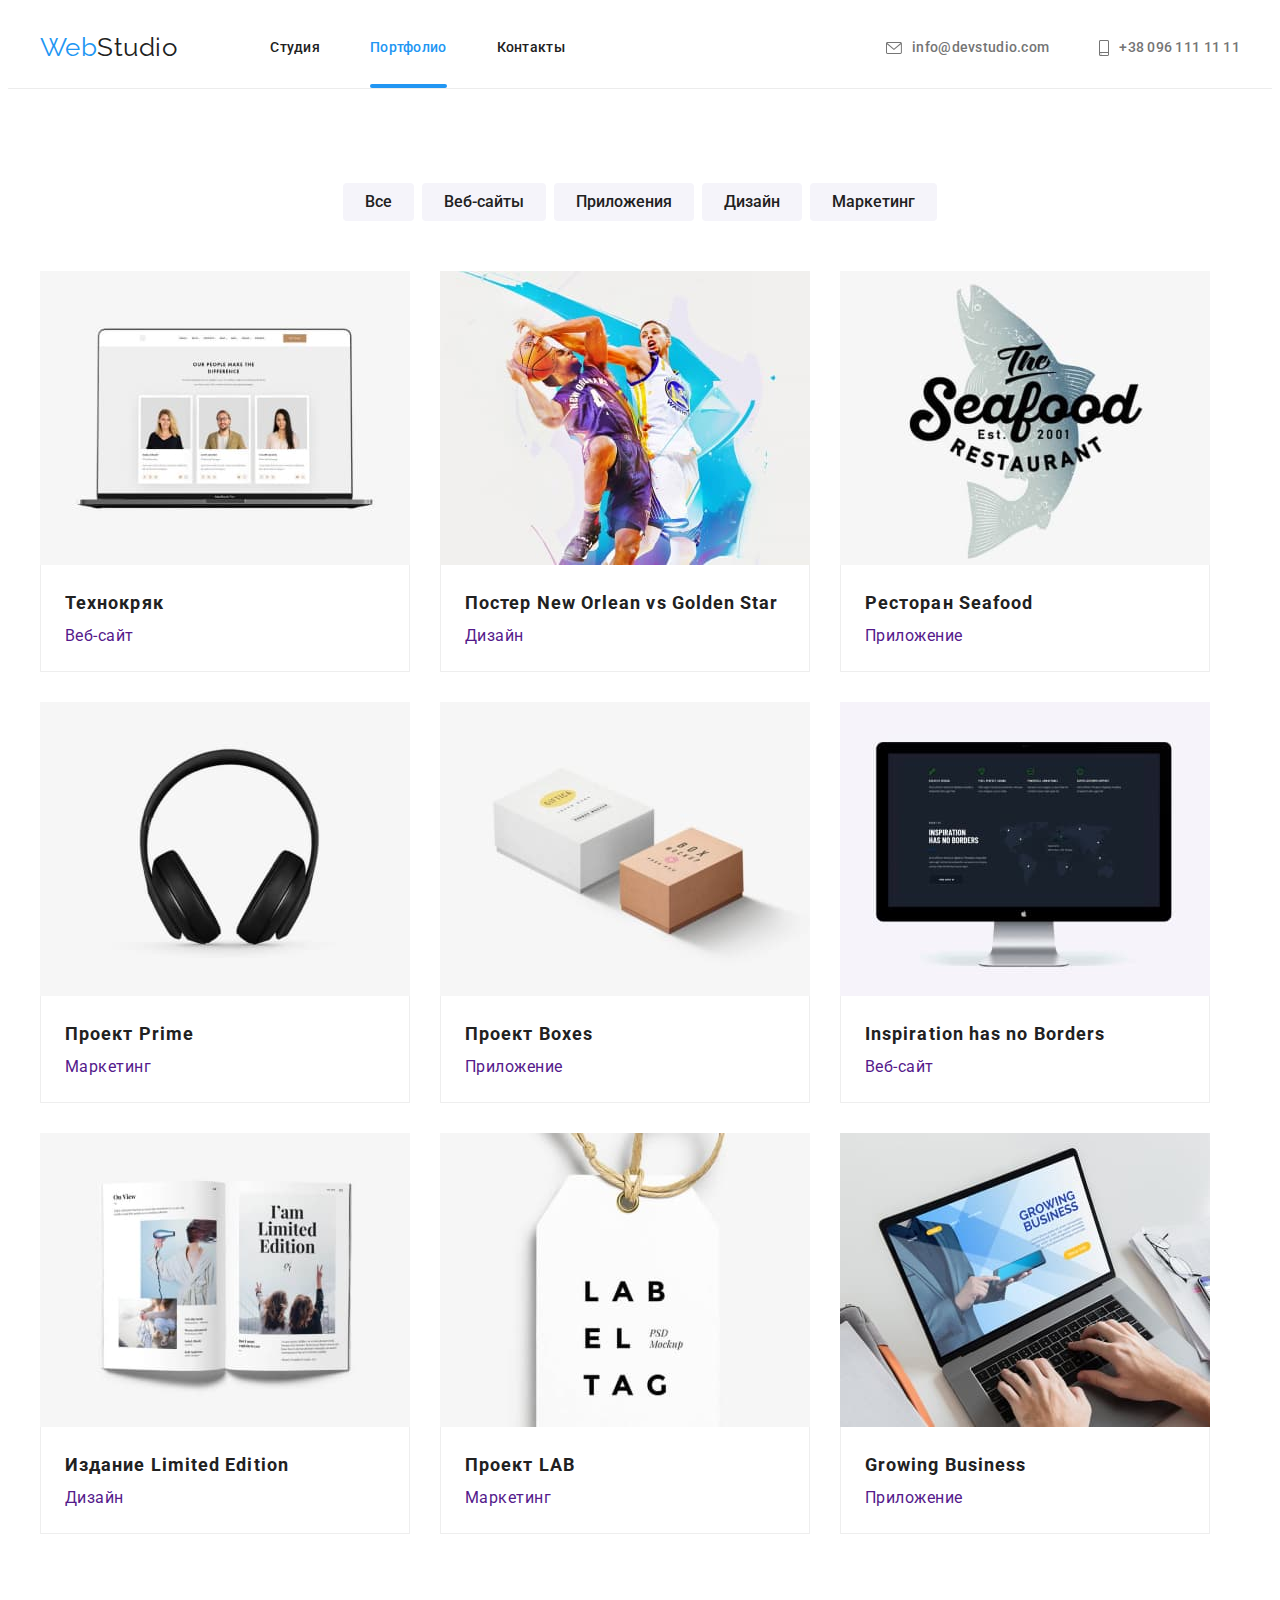
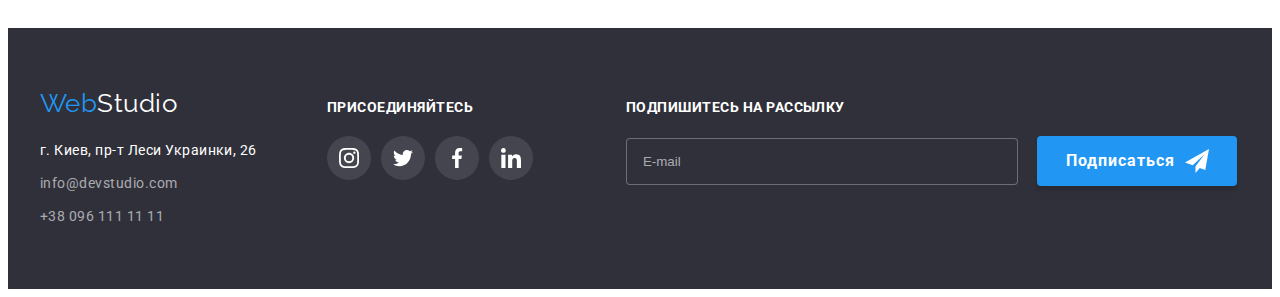
==== commit 7076dd8b: "стилизирует страницу портфолио по САСС" ====
--- a/portfolio.html
+++ b/portfolio.html
@@ -46,16 +46,16 @@
         <section class="container">
             <!-- Buttons -->
             <ul class="port-buttons">
-                <li class="list port-button"><button class="btn port-button__link" type="button">Все</button></li>
-                <li class="list port-button"><button class="btn port-button__link" type="button">Веб-сайты</button></li>
-                <li class="list port-button"><button class="btn port-button__link" type="button">Приложения</button></li>
-                <li class="list port-button"><button class="btn port-button__link" type="button">Дизайн</button></li>
-                <li class="list port-button"><button class="btn port-button__link" type="button">Маркетинг</button></li>
+                <li class="port-button"><button class="port-button__link" type="button">Все</button></li>
+                <li class="port-button"><button class="port-button__link" type="button">Веб-сайты</button></li>
+                <li class="port-button"><button class="port-button__link" type="button">Приложения</button></li>
+                <li class="port-button"><button class="port-button__link" type="button">Дизайн</button></li>
+                <li class="port-button"><button class="port-button__link" type="button">Маркетинг</button></li>
             </ul>
             <!-- Cards -->
             <ul class="port-cards">
-                <li class="list port-card">
-                    <a class="port-card__link link" href="">
+                <li class="port-card">
+                    <a class="port-card__link" href="">
                         <div class="port-card__thumb">
                             <img class="port-card__img" src="./images/notebook.jpg" alt="ноутбук" width="370">
                             <div class="port-card__overlay">
@@ -69,8 +69,8 @@
                         </div>
                     </a>
                 </li>
-                <li class="list port-card">
-                    <a class="port-card__link link" href="">
+                <li class="port-card">
+                    <a class="port-card__link" href="">
                         <div class="port-card__thumb">
                             <img class="port-card__img" src="./images/basketball.jpg" alt="Два баскетболиста с мячом" width="370">
                             <div class="port-card__overlay">
@@ -84,8 +84,8 @@
                          </div>
                     </a>
                 </li>
-                <li class="list port-card">
-                    <a class="port-card__link link" href="">
+                <li class="port-card">
+                    <a class="port-card__link" href="">
                         <div class="port-card__thumb">
                             <img class="port-card__img" src="./images/shark.jpg" alt="Акула (эмблема ресторанов Seafood)" width="370">
                             <div class="port-card__overlay">
@@ -99,8 +99,8 @@
                          </div>
                     </a>
                 </li>
-                <li class="list port-card">
-                    <a class="port-card__link link" href="">
+                <li class="port-card">
+                    <a class="port-card__link" href="">
                         <div class="port-card__thumb">
                             <img class="port-card__img" src="./images/headphones.jpg" alt="Наушники" width="370">
                             <div class="port-card__overlay">
@@ -114,8 +114,8 @@
                         </div>
                     </a>
                 </li>
-                <li class="list port-card">
-                    <a class="port-card__link link" href="">
+                <li class="port-card">
+                    <a class="port-card__link" href="">
                         <div class="port-card__thumb">
                             <img class="port-card__img" src="./images/boxes.jpg" alt="Две картонные коробки" width="370">
                             <div class="port-card__overlay">
@@ -129,8 +129,8 @@
                         </div>
                     </a>
                 </li>
-                <li class="list port-card">
-                    <a class="port-card__link link" href="">
+                <li class="port-card">
+                    <a class="port-card__link" href="">
                         <div class="port-card__thumb">
                             <img class="port-card__img" src="./images/monitor.jpg" alt="Монитор компьютера" width="370">
                             <div class="port-card__overlay">
@@ -144,8 +144,8 @@
                         </div>
                     </a>
                 </li>
-                <li class="list port-card">
-                    <a class="port-card__link link" href="">
+                <li class="port-card">
+                    <a class="port-card__link" href="">
                         <div class="port-card__thumb">
                             <img class="port-card__img" src="./images/magazine.jpg" alt="Журнал" width="370">
                             <div class="port-card__overlay">
@@ -159,8 +159,8 @@
                         </div>
                     </a>
                 </li>
-                <li class="list port-card">
-                    <a class="port-card__link link" href="">
+                <li class="port-card">
+                    <a class="port-card__link" href="">
                         <div class="port-card__thumb">
                             <img class="port-card__img" src="./images/label.jpg" alt="бирка" width="370">
                             <div class="port-card__overlay">
@@ -174,8 +174,8 @@
                         </div>
                     </a>
                 </li>
-                <li class="list port-card">
-                    <a class="port-card__link link" href="">
+                <li class="port-card">
+                    <a class="port-card__link" href="">
                         <div class="port-card__thumb">
                             <img class="port-card__img" src="./images/laptop.jpg" alt="Руки человека на клавиатуре ноутбука" width="370">
                             <div class="port-card__overlay">
--- a/css/main.min.css
+++ b/css/main.min.css
@@ -1,2 +1,2 @@
-ul{margin:0;padding:0}h1,h2,h3,h4,h5,h6,p{margin:0}body{font-family:'Roboto', sans-serif;font-weight:400;letter-spacing:0.03em;color:#757575}.container{width:1200px;padding-left:15px;padding-right:15px;margin:0 auto}.section{padding-top:94px;padding-bottom:94px}.section--top-padding-no{padding-top:0}.section--grey{background-color:#f5f4fa}.section__title{margin-bottom:50px;font-size:36px;line-height:1.17;text-align:center;letter-spacing:0.03em;color:#212121}.logo,.nav__link,.head-contacts__link,.foot-contacts__link{text-decoration:none}.nav__item,.head-contacts__item,.feature,.service,.member,.member__socials,.clients,.foot-contacts__item,.footer-socials__item{list-style-type:none}.nav__link,.head-contacts__link{position:relative;font-size:14px;line-height:1.14;letter-spacing:0.02em;font-weight:500;-webkit-transition:color 250ms cubic-bezier(0.4, 0, 0.2, 1);transition:color 250ms cubic-bezier(0.4, 0, 0.2, 1)}.nav__link:hover,.head-contacts__link:hover{color:#2196f3}.button{cursor:pointer;border:none;border-radius:4px}.button{display:-webkit-inline-box;display:-ms-inline-flexbox;display:inline-flex;-webkit-box-align:center;-ms-flex-align:center;align-items:center;-webkit-box-pack:center;-ms-flex-pack:center;justify-content:center;padding:10px;min-width:200px;min-height:50px;font-family:inherit;font-weight:700;font-size:16px;line-height:1.87;letter-spacing:0.06em;color:#fff;background-color:#2196f3;-webkit-box-shadow:0px 4px 4px rgba(0,0,0,0.15);box-shadow:0px 4px 4px rgba(0,0,0,0.15);-webkit-transition:background-color 250ms cubic-bezier(0.4, 0, 0.2, 1);transition:background-color 250ms cubic-bezier(0.4, 0, 0.2, 1)}.button:hover,.button:focus{background-color:#188ce8}.contact-form__input,.contact-form__feedback{display:block;width:100%;border:1px solid rgba(33,33,33,0.2);border-radius:4px;color:#212121;-webkit-transition:border 250ms cubic-bezier(0.4, 0, 0.2, 1);transition:border 250ms cubic-bezier(0.4, 0, 0.2, 1);font-size:14px;line-height:1.14;letter-spacing:0.01em}.contact-form__input:focus,.contact-form__feedback:focus{border:1px solid #2196f3;outline:white}.page-header{border-bottom:1px solid #ececec}.page-header__container{display:-webkit-box;display:-ms-flexbox;display:flex;-webkit-box-align:center;-ms-flex-align:center;align-items:center}.logo{display:inline-block;font-family:'Raleway', sans-serif;font-size:26px;line-height:1.2;font-weight:400;color:#212121}.logo__first-word{color:#2196f3}.nav__list{display:-webkit-box;display:-ms-flexbox;display:flex;margin-left:93px}.nav__item:not(:last-child){margin-right:50px}.nav__link{display:block;padding-top:32px;padding-bottom:32px;color:#212121}.nav__link--current{color:#2196f3}.nav__link--current::after{display:inline-block;position:absolute;content:'';left:0;bottom:0;width:100%;height:4px;border-radius:2px;background-color:#2196f3}.head-contacts{display:-webkit-box;display:-ms-flexbox;display:flex;margin-left:auto}.head-contacts__item:not(:last-child){margin-right:50px}.head-contacts__link{display:-webkit-box;display:-ms-flexbox;display:flex;-webkit-box-align:center;-ms-flex-align:center;align-items:center;padding-top:32px;padding-bottom:32px;color:#757575}.head-contacts__icon{margin-right:10px;fill:currentColor}.hero{max-width:1600px;min-height:600px;margin-right:auto;margin-left:auto;padding-top:200px;padding-bottom:200px;text-align:center;background-image:-webkit-gradient(linear, left top, right top, from(rgba(47,48,58,0.4)), to(rgba(47,48,58,0.4))),url(../images/hero-background.jpg);background-image:linear-gradient(to right, rgba(47,48,58,0.4), rgba(47,48,58,0.4)),url(../images/hero-background.jpg);background-position:center;background-color:black}.site-title{max-width:696px;margin-left:auto;margin-right:auto;margin-bottom:30px;font-weight:900;font-size:44px;line-height:1.36;text-align:center;letter-spacing:0.06em;text-transform:uppercase;color:#fff}.backdrop{position:fixed;top:0;left:0;width:100%;height:100%;background-color:rgba(0,0,0,0.5);z-index:2;opacity:1;-webkit-transition:opacity 250ms cubic-bezier(0.4, 0, 0.2, 1);transition:opacity 250ms cubic-bezier(0.4, 0, 0.2, 1)}.backdrop.is-hidden{pointer-events:none;opacity:0}.backdrop.is-hidden .modal{-webkit-transform:translate(-50%, -50%) scale(1.1);transform:translate(-50%, -50%) scale(1.1);opacity:0}.modal{position:absolute;top:50%;left:50%;min-height:581px;width:528px;padding:40px 39px 40px 41px;border-radius:4px;text-align:center;background-color:#fff;-webkit-box-shadow:0px 1px 3px rgba(0,0,0,0.12),0px 1px 1px rgba(0,0,0,0.14),0px 2px 1px rgba(0,0,0,0.2);box-shadow:0px 1px 3px rgba(0,0,0,0.12),0px 1px 1px rgba(0,0,0,0.14),0px 2px 1px rgba(0,0,0,0.2);opacity:1;-webkit-transform:translate(-50%, -50%) scale(1);transform:translate(-50%, -50%) scale(1);-webkit-transition:opacity 250ms cubic-bezier(0.4, 0, 0.2, 1),-webkit-transform 250ms cubic-bezier(0.4, 0, 0.2, 1);transition:opacity 250ms cubic-bezier(0.4, 0, 0.2, 1),-webkit-transform 250ms cubic-bezier(0.4, 0, 0.2, 1);transition:transform 250ms cubic-bezier(0.4, 0, 0.2, 1),opacity 250ms cubic-bezier(0.4, 0, 0.2, 1);transition:transform 250ms cubic-bezier(0.4, 0, 0.2, 1),opacity 250ms cubic-bezier(0.4, 0, 0.2, 1),-webkit-transform 250ms cubic-bezier(0.4, 0, 0.2, 1)}.close-button{position:absolute;top:8px;right:8px;display:-webkit-inline-box;display:-ms-inline-flexbox;display:inline-flex;-webkit-box-align:center;-ms-flex-align:center;align-items:center;width:30px;height:30px;cursor:pointer;color:#000;background-color:#fff;border:1px solid rgba(0,0,0,0.1);border-radius:50%;-webkit-transition:color 250ms cubic-bezier(0.4, 0, 0.2, 1);transition:color 250ms cubic-bezier(0.4, 0, 0.2, 1)}.close-button:focus,.close-button:hover{color:#2196f3}.close-icon{fill:currentColor}.contact-form__call{margin-bottom:30px;font-weight:700;font-size:20px;line-height:1.15;color:#212121}.contact-form__field{position:relative;display:block}.contact-form__field:not(:last-child){margin-bottom:28px}.contact-form__label{position:absolute;top:-4px;left:0;-webkit-transform:translateY(-100%);transform:translateY(-100%);font-size:12px;line-height:1.14;letter-spacing:0.01em;color:#757575}.contact-form__input{padding:12px 42px}.contact-form__input:focus+.contact-form__icon{fill:#2196f3}.contact-form__icon{position:absolute;top:50%;left:12px;-webkit-transform:translateY(-50%);transform:translateY(-50%);-webkit-transition:fill 250ms cubic-bezier(0.4, 0, 0.2, 1);transition:fill 250ms cubic-bezier(0.4, 0, 0.2, 1)}.contact-form__feedback{height:120px;margin-top:4px;padding:12px 16px;resize:none;color:#212121}.contact-form__feedback::-webkit-input-placeholder{font-size:14px;line-height:1.14;letter-spacing:0.01em;color:rgba(117,117,117,0.5)}.contact-form__feedback:-ms-input-placeholder{font-size:14px;line-height:1.14;letter-spacing:0.01em;color:rgba(117,117,117,0.5)}.contact-form__feedback::-ms-input-placeholder{font-size:14px;line-height:1.14;letter-spacing:0.01em;color:rgba(117,117,117,0.5)}.contact-form__feedback::placeholder{font-size:14px;line-height:1.14;letter-spacing:0.01em;color:rgba(117,117,117,0.5)}.contact-form__policy{position:relative;display:block;margin-bottom:30px;font-size:14px;line-height:1.71;color:#757575}.contact-form__checkbox{-webkit-appearance:none;-moz-appearance:none;appearance:none}.contact-form__checkbox:checked ~ .checkbox-icon{background-color:#2196f3;border:none}.contact-form__agreement{color:#2196f3}.checkbox-icon{position:absolute;top:50%;left:0;-webkit-transform:translateY(-50%);transform:translateY(-50%);border:2px solid #212121;border-radius:2px}.features{display:-webkit-box;display:-ms-flexbox;display:flex}.feature{width:calc((100%-30px * 3) / 4);margin-right:30px}.feature:nth-child(4n){margin-right:0}.feature__thumb{display:-webkit-box;display:-ms-flexbox;display:flex;-webkit-box-align:center;-ms-flex-align:center;align-items:center;-webkit-box-pack:center;-ms-flex-pack:center;justify-content:center;width:270px;height:120px;border-radius:4px;margin-bottom:30px;background-color:#f5f4fa}.feature__subtitle{margin-bottom:10px;font-size:14px;line-height:1.14;text-transform:uppercase;color:#212121}.feature__desc{font-size:14px;line-height:1.71}.services{display:-webkit-box;display:-ms-flexbox;display:flex}.service{position:relative;text-align:center;z-index:1}.service:not(:nth-child(3n)){margin-right:30px}.service__img{display:block}.service__title{position:absolute;left:0;bottom:0;width:100%;padding-top:27px;padding-bottom:27px;overflow:hidden;font-weight:700;font-size:14px;line-height:1.14;text-transform:uppercase;color:#fff;background-color:rgba(47,48,58,0.8)}.members{display:-webkit-box;display:-ms-flexbox;display:flex}.member{-webkit-box-shadow:0px 1px 3px rgba(0,0,0,0.12),0px 1px 1px rgba(0,0,0,0.14),0px 2px 1px rgba(0,0,0,0.2);box-shadow:0px 1px 3px rgba(0,0,0,0.12),0px 1px 1px rgba(0,0,0,0.14),0px 2px 1px rgba(0,0,0,0.2);border-radius:0px 0px 4px 4px}.member:not(:nth-child(4n)){margin-right:30px}.member__about{padding:30px 32px;background-color:#fff}.member__name{font-weight:500;font-size:16px;line-height:1.19;text-align:center;color:#212121}.member__position{margin-top:10px;font-size:16px;line-height:1.19;text-align:center}.member__socials{display:-webkit-box;display:-ms-flexbox;display:flex;margin-top:16px}.member__social:not(:last-child){margin-right:10px}.member__link{display:-webkit-box;display:-ms-flexbox;display:flex;-webkit-box-align:center;-ms-flex-align:center;align-items:center;-webkit-box-pack:center;-ms-flex-pack:center;justify-content:center;width:44px;height:44px;border-radius:50%;color:#afb1b8;-webkit-transition:color 250ms cubic-bezier(0.4, 0, 0.2, 1),background-color 250ms cubic-bezier(0.4, 0, 0.2, 1);transition:color 250ms cubic-bezier(0.4, 0, 0.2, 1),background-color 250ms cubic-bezier(0.4, 0, 0.2, 1)}.member__link:hover,.member__link:focus{color:#fff;background-color:#2196f3}.member__icon-link{fill:currentColor}.clients{display:-webkit-box;display:-ms-flexbox;display:flex}.client:not(:last-child){margin-right:30px}.client__link{display:-webkit-box;display:-ms-flexbox;display:flex;-webkit-box-align:center;-ms-flex-align:center;align-items:center;-webkit-box-pack:center;-ms-flex-pack:center;justify-content:center;width:170px;height:95px;border:1px solid #afb1b8;border-radius:4px;color:#afb1b8;-webkit-transition:color 250ms cubic-bezier(0.4, 0, 0.2, 1),border 250ms cubic-bezier(0.4, 0, 0.2, 1);transition:color 250ms cubic-bezier(0.4, 0, 0.2, 1),border 250ms cubic-bezier(0.4, 0, 0.2, 1)}.client__link:hover,.client__link:focus{border:1px solid #2196f3;color:#2196f3}.client__icon{fill:currentColor}.footer{background-color:#2f303a;padding-top:60px;padding-bottom:60px}.footer__container{display:-webkit-box;display:-ms-flexbox;display:flex;-webkit-box-align:baseline;-ms-flex-align:baseline;align-items:baseline}.footer__logo{color:#fff;margin-bottom:20px}.footer__box:first-child{margin-right:70px}.footer__box:nth-child(2){margin-right:93px}.foot-contacts{font-style:normal}.foot-contacts__item:not(:last-child){margin-bottom:9px}.foot-contacts__link{font-size:14px;line-height:1.71;color:rgba(255,255,255,0.6)}.foot-contacts__link--light-color{color:#fff}.footer-socials__call,.signup__call{margin-bottom:20px;font-weight:700;font-size:14px;line-height:1.14;text-transform:uppercase;color:#fff}.footer-socials__list{display:-webkit-box;display:-ms-flexbox;display:flex}.footer-socials__item:not(:last-child){margin-right:10px}.footer-socials__link{display:-webkit-box;display:-ms-flexbox;display:flex;-webkit-box-align:center;-ms-flex-align:center;align-items:center;-webkit-box-pack:center;-ms-flex-pack:center;justify-content:center;width:44px;height:44px;border-radius:50%;color:#fff;background-color:rgba(255,255,255,0.1);-webkit-transition:background-color 250ms cubic-bezier(0.4, 0, 0.2, 1);transition:background-color 250ms cubic-bezier(0.4, 0, 0.2, 1)}.footer-socials__link:hover,.footer-socials__link:focus{background-color:#2196f3}.footer-socials__icon{fill:currentColor}.signup__input{margin-right:15px;width:358px;padding:15px 16px;border:1px solid rgba(255,255,255,0.3);border-radius:4px;color:#fff;background-color:#2f303a}.signup__input::-webkit-input-placeholder{color:rgba(255,255,255,0.6)}.signup__input:-ms-input-placeholder{color:rgba(255,255,255,0.6)}.signup__input::-ms-input-placeholder{color:rgba(255,255,255,0.6)}.signup__input::placeholder{color:rgba(255,255,255,0.6)}.signup__icon{margin-left:10px}
+ul{margin:0;padding:0}h1,h2,h3,h4,h5,h6,p{margin:0}body{font-family:'Roboto', sans-serif;font-weight:400;letter-spacing:0.03em;color:#757575}.container{width:1200px;padding-left:15px;padding-right:15px;margin:0 auto}.section{padding-top:94px;padding-bottom:94px}.section--top-padding-no{padding-top:0}.section--grey{background-color:#f5f4fa}.section__title{margin-bottom:50px;font-size:36px;line-height:1.17;text-align:center;letter-spacing:0.03em;color:#212121}.logo,.nav__link,.head-contacts__link,.foot-contacts__link,.port-card__link{text-decoration:none}.nav__item,.head-contacts__item,.feature,.service,.member,.member__socials,.clients,.foot-contacts__item,.footer-socials__item,.port-buttons,.port-cards{list-style-type:none}.nav__link,.head-contacts__link{position:relative;font-size:14px;line-height:1.14;letter-spacing:0.02em;font-weight:500;-webkit-transition:color 250ms cubic-bezier(0.4, 0, 0.2, 1);transition:color 250ms cubic-bezier(0.4, 0, 0.2, 1)}.nav__link:hover,.head-contacts__link:hover{color:#2196f3}.button,.port-button__link{cursor:pointer;border:none;border-radius:4px}.button{display:-webkit-inline-box;display:-ms-inline-flexbox;display:inline-flex;-webkit-box-align:center;-ms-flex-align:center;align-items:center;-webkit-box-pack:center;-ms-flex-pack:center;justify-content:center;padding:10px;min-width:200px;min-height:50px;font-family:inherit;font-weight:700;font-size:16px;line-height:1.87;letter-spacing:0.06em;color:#fff;background-color:#2196f3;-webkit-box-shadow:0px 4px 4px rgba(0,0,0,0.15);box-shadow:0px 4px 4px rgba(0,0,0,0.15);-webkit-transition:background-color 250ms cubic-bezier(0.4, 0, 0.2, 1);transition:background-color 250ms cubic-bezier(0.4, 0, 0.2, 1)}.button:hover,.button:focus{background-color:#188ce8}.contact-form__input,.contact-form__feedback{display:block;width:100%;border:1px solid rgba(33,33,33,0.2);border-radius:4px;color:#212121;-webkit-transition:border 250ms cubic-bezier(0.4, 0, 0.2, 1);transition:border 250ms cubic-bezier(0.4, 0, 0.2, 1);font-size:14px;line-height:1.14;letter-spacing:0.01em}.contact-form__input:focus,.contact-form__feedback:focus{border:1px solid #2196f3;outline:white}.page-header{border-bottom:1px solid #ececec}.page-header__container{display:-webkit-box;display:-ms-flexbox;display:flex;-webkit-box-align:center;-ms-flex-align:center;align-items:center}.logo{display:inline-block;font-family:'Raleway', sans-serif;font-size:26px;line-height:1.2;font-weight:400;color:#212121}.logo__first-word{color:#2196f3}.nav__list{display:-webkit-box;display:-ms-flexbox;display:flex;margin-left:93px}.nav__item:not(:last-child){margin-right:50px}.nav__link{display:block;padding-top:32px;padding-bottom:32px;color:#212121}.nav__link--current{color:#2196f3}.nav__link--current::after{display:inline-block;position:absolute;content:'';left:0;bottom:0;width:100%;height:4px;border-radius:2px;background-color:#2196f3}.head-contacts{display:-webkit-box;display:-ms-flexbox;display:flex;margin-left:auto}.head-contacts__item:not(:last-child){margin-right:50px}.head-contacts__link{display:-webkit-box;display:-ms-flexbox;display:flex;-webkit-box-align:center;-ms-flex-align:center;align-items:center;padding-top:32px;padding-bottom:32px;color:#757575}.head-contacts__icon{margin-right:10px;fill:currentColor}.hero{max-width:1600px;min-height:600px;margin-right:auto;margin-left:auto;padding-top:200px;padding-bottom:200px;text-align:center;background-image:-webkit-gradient(linear, left top, right top, from(rgba(47,48,58,0.4)), to(rgba(47,48,58,0.4))),url(../images/hero-background.jpg);background-image:linear-gradient(to right, rgba(47,48,58,0.4), rgba(47,48,58,0.4)),url(../images/hero-background.jpg);background-position:center;background-color:black}.site-title{max-width:696px;margin-left:auto;margin-right:auto;margin-bottom:30px;font-weight:900;font-size:44px;line-height:1.36;text-align:center;letter-spacing:0.06em;text-transform:uppercase;color:#fff}.backdrop{position:fixed;top:0;left:0;width:100%;height:100%;background-color:rgba(0,0,0,0.5);z-index:2;opacity:1;-webkit-transition:opacity 250ms cubic-bezier(0.4, 0, 0.2, 1);transition:opacity 250ms cubic-bezier(0.4, 0, 0.2, 1)}.backdrop.is-hidden{pointer-events:none;opacity:0}.backdrop.is-hidden .modal{-webkit-transform:translate(-50%, -50%) scale(1.1);transform:translate(-50%, -50%) scale(1.1);opacity:0}.modal{position:absolute;top:50%;left:50%;min-height:581px;width:528px;padding:40px 39px 40px 41px;border-radius:4px;text-align:center;background-color:#fff;-webkit-box-shadow:0px 1px 3px rgba(0,0,0,0.12),0px 1px 1px rgba(0,0,0,0.14),0px 2px 1px rgba(0,0,0,0.2);box-shadow:0px 1px 3px rgba(0,0,0,0.12),0px 1px 1px rgba(0,0,0,0.14),0px 2px 1px rgba(0,0,0,0.2);opacity:1;-webkit-transform:translate(-50%, -50%) scale(1);transform:translate(-50%, -50%) scale(1);-webkit-transition:opacity 250ms cubic-bezier(0.4, 0, 0.2, 1),-webkit-transform 250ms cubic-bezier(0.4, 0, 0.2, 1);transition:opacity 250ms cubic-bezier(0.4, 0, 0.2, 1),-webkit-transform 250ms cubic-bezier(0.4, 0, 0.2, 1);transition:transform 250ms cubic-bezier(0.4, 0, 0.2, 1),opacity 250ms cubic-bezier(0.4, 0, 0.2, 1);transition:transform 250ms cubic-bezier(0.4, 0, 0.2, 1),opacity 250ms cubic-bezier(0.4, 0, 0.2, 1),-webkit-transform 250ms cubic-bezier(0.4, 0, 0.2, 1)}.close-button{position:absolute;top:8px;right:8px;display:-webkit-inline-box;display:-ms-inline-flexbox;display:inline-flex;-webkit-box-align:center;-ms-flex-align:center;align-items:center;width:30px;height:30px;cursor:pointer;color:#000;background-color:#fff;border:1px solid rgba(0,0,0,0.1);border-radius:50%;-webkit-transition:color 250ms cubic-bezier(0.4, 0, 0.2, 1);transition:color 250ms cubic-bezier(0.4, 0, 0.2, 1)}.close-button:focus,.close-button:hover{color:#2196f3}.close-icon{fill:currentColor}.contact-form__call{margin-bottom:30px;font-weight:700;font-size:20px;line-height:1.15;color:#212121}.contact-form__field{position:relative;display:block}.contact-form__field:not(:last-child){margin-bottom:28px}.contact-form__label{position:absolute;top:-4px;left:0;-webkit-transform:translateY(-100%);transform:translateY(-100%);font-size:12px;line-height:1.14;letter-spacing:0.01em;color:#757575}.contact-form__input{padding:12px 42px}.contact-form__input:focus+.contact-form__icon{fill:#2196f3}.contact-form__icon{position:absolute;top:50%;left:12px;-webkit-transform:translateY(-50%);transform:translateY(-50%);-webkit-transition:fill 250ms cubic-bezier(0.4, 0, 0.2, 1);transition:fill 250ms cubic-bezier(0.4, 0, 0.2, 1)}.contact-form__feedback{height:120px;margin-top:4px;padding:12px 16px;resize:none;color:#212121}.contact-form__feedback::-webkit-input-placeholder{font-size:14px;line-height:1.14;letter-spacing:0.01em;color:rgba(117,117,117,0.5)}.contact-form__feedback:-ms-input-placeholder{font-size:14px;line-height:1.14;letter-spacing:0.01em;color:rgba(117,117,117,0.5)}.contact-form__feedback::-ms-input-placeholder{font-size:14px;line-height:1.14;letter-spacing:0.01em;color:rgba(117,117,117,0.5)}.contact-form__feedback::placeholder{font-size:14px;line-height:1.14;letter-spacing:0.01em;color:rgba(117,117,117,0.5)}.contact-form__policy{position:relative;display:block;margin-bottom:30px;font-size:14px;line-height:1.71;color:#757575}.contact-form__checkbox{-webkit-appearance:none;-moz-appearance:none;appearance:none}.contact-form__checkbox:checked ~ .checkbox-icon{background-color:#2196f3;border:none}.contact-form__agreement{color:#2196f3}.checkbox-icon{position:absolute;top:50%;left:0;-webkit-transform:translateY(-50%);transform:translateY(-50%);border:2px solid #212121;border-radius:2px}.features{display:-webkit-box;display:-ms-flexbox;display:flex}.feature{width:calc((100%-30px * 3) / 4);margin-right:30px}.feature:nth-child(4n){margin-right:0}.feature__thumb{display:-webkit-box;display:-ms-flexbox;display:flex;-webkit-box-align:center;-ms-flex-align:center;align-items:center;-webkit-box-pack:center;-ms-flex-pack:center;justify-content:center;width:270px;height:120px;border-radius:4px;margin-bottom:30px;background-color:#f5f4fa}.feature__subtitle{margin-bottom:10px;font-size:14px;line-height:1.14;text-transform:uppercase;color:#212121}.feature__desc{font-size:14px;line-height:1.71}.services{display:-webkit-box;display:-ms-flexbox;display:flex}.service{position:relative;text-align:center;z-index:1}.service:not(:nth-child(3n)){margin-right:30px}.service__img{display:block}.service__title{position:absolute;left:0;bottom:0;width:100%;padding-top:27px;padding-bottom:27px;overflow:hidden;font-weight:700;font-size:14px;line-height:1.14;text-transform:uppercase;color:#fff;background-color:rgba(47,48,58,0.8)}.members{display:-webkit-box;display:-ms-flexbox;display:flex}.member{-webkit-box-shadow:0px 1px 3px rgba(0,0,0,0.12),0px 1px 1px rgba(0,0,0,0.14),0px 2px 1px rgba(0,0,0,0.2);box-shadow:0px 1px 3px rgba(0,0,0,0.12),0px 1px 1px rgba(0,0,0,0.14),0px 2px 1px rgba(0,0,0,0.2);border-radius:0px 0px 4px 4px}.member:not(:nth-child(4n)){margin-right:30px}.member__about{padding:30px 32px;background-color:#fff}.member__name{font-weight:500;font-size:16px;line-height:1.19;text-align:center;color:#212121}.member__position{margin-top:10px;font-size:16px;line-height:1.19;text-align:center}.member__socials{display:-webkit-box;display:-ms-flexbox;display:flex;margin-top:16px}.member__social:not(:last-child){margin-right:10px}.member__link{display:-webkit-box;display:-ms-flexbox;display:flex;-webkit-box-align:center;-ms-flex-align:center;align-items:center;-webkit-box-pack:center;-ms-flex-pack:center;justify-content:center;width:44px;height:44px;border-radius:50%;color:#afb1b8;-webkit-transition:color 250ms cubic-bezier(0.4, 0, 0.2, 1),background-color 250ms cubic-bezier(0.4, 0, 0.2, 1);transition:color 250ms cubic-bezier(0.4, 0, 0.2, 1),background-color 250ms cubic-bezier(0.4, 0, 0.2, 1)}.member__link:hover,.member__link:focus{color:#fff;background-color:#2196f3}.member__icon-link{fill:currentColor}.clients{display:-webkit-box;display:-ms-flexbox;display:flex}.client:not(:last-child){margin-right:30px}.client__link{display:-webkit-box;display:-ms-flexbox;display:flex;-webkit-box-align:center;-ms-flex-align:center;align-items:center;-webkit-box-pack:center;-ms-flex-pack:center;justify-content:center;width:170px;height:95px;border:1px solid #afb1b8;border-radius:4px;color:#afb1b8;-webkit-transition:color 250ms cubic-bezier(0.4, 0, 0.2, 1),border 250ms cubic-bezier(0.4, 0, 0.2, 1);transition:color 250ms cubic-bezier(0.4, 0, 0.2, 1),border 250ms cubic-bezier(0.4, 0, 0.2, 1)}.client__link:hover,.client__link:focus{border:1px solid #2196f3;color:#2196f3}.client__icon{fill:currentColor}.footer{background-color:#2f303a;padding-top:60px;padding-bottom:60px}.footer__container{display:-webkit-box;display:-ms-flexbox;display:flex;-webkit-box-align:baseline;-ms-flex-align:baseline;align-items:baseline}.footer__logo{color:#fff;margin-bottom:20px}.footer__box:first-child{margin-right:70px}.footer__box:nth-child(2){margin-right:93px}.foot-contacts{font-style:normal}.foot-contacts__item:not(:last-child){margin-bottom:9px}.foot-contacts__link{font-size:14px;line-height:1.71;color:rgba(255,255,255,0.6)}.foot-contacts__link--light-color{color:#fff}.footer-socials__call,.signup__call{margin-bottom:20px;font-weight:700;font-size:14px;line-height:1.14;text-transform:uppercase;color:#fff}.footer-socials__list{display:-webkit-box;display:-ms-flexbox;display:flex}.footer-socials__item:not(:last-child){margin-right:10px}.footer-socials__link{display:-webkit-box;display:-ms-flexbox;display:flex;-webkit-box-align:center;-ms-flex-align:center;align-items:center;-webkit-box-pack:center;-ms-flex-pack:center;justify-content:center;width:44px;height:44px;border-radius:50%;color:#fff;background-color:rgba(255,255,255,0.1);-webkit-transition:background-color 250ms cubic-bezier(0.4, 0, 0.2, 1);transition:background-color 250ms cubic-bezier(0.4, 0, 0.2, 1)}.footer-socials__link:hover,.footer-socials__link:focus{background-color:#2196f3}.footer-socials__icon{fill:currentColor}.signup__input{margin-right:15px;width:358px;padding:15px 16px;border:1px solid rgba(255,255,255,0.3);border-radius:4px;color:#fff;background-color:#2f303a}.signup__input::-webkit-input-placeholder{color:rgba(255,255,255,0.6)}.signup__input:-ms-input-placeholder{color:rgba(255,255,255,0.6)}.signup__input::-ms-input-placeholder{color:rgba(255,255,255,0.6)}.signup__input::placeholder{color:rgba(255,255,255,0.6)}.signup__icon{margin-left:10px}.port-buttons{display:-webkit-box;display:-ms-flexbox;display:flex;-webkit-box-pack:center;-ms-flex-pack:center;justify-content:center;margin-bottom:50px}.port-button:not(:last-child){margin-right:8px}.port-button__link{padding:6px 22px;font-family:inherit;font-weight:500;font-size:16px;line-height:1.62;text-align:center;color:#212121;background-color:#f5f4fa;-webkit-transition:color 250ms cubic-bezier(0.4, 0, 0.2, 1),background-color 250ms cubic-bezier(0.4, 0, 0.2, 1),-webkit-box-shadow 250ms cubic-bezier(0.4, 0, 0.2, 1);transition:color 250ms cubic-bezier(0.4, 0, 0.2, 1),background-color 250ms cubic-bezier(0.4, 0, 0.2, 1),-webkit-box-shadow 250ms cubic-bezier(0.4, 0, 0.2, 1);transition:box-shadow 250ms cubic-bezier(0.4, 0, 0.2, 1),color 250ms cubic-bezier(0.4, 0, 0.2, 1),background-color 250ms cubic-bezier(0.4, 0, 0.2, 1);transition:box-shadow 250ms cubic-bezier(0.4, 0, 0.2, 1),color 250ms cubic-bezier(0.4, 0, 0.2, 1),background-color 250ms cubic-bezier(0.4, 0, 0.2, 1),-webkit-box-shadow 250ms cubic-bezier(0.4, 0, 0.2, 1)}.port-button__link:focus,.port-button__link:hover{color:#fff;background-color:#2196f3;-webkit-box-shadow:0px 3px 1px rgba(0,0,0,0.1),0px 1px 2px rgba(0,0,0,0.08),0px 2px 2px rgba(0,0,0,0.12);box-shadow:0px 3px 1px rgba(0,0,0,0.1),0px 1px 2px rgba(0,0,0,0.08),0px 2px 2px rgba(0,0,0,0.12)}.port-cards{display:-webkit-box;display:-ms-flexbox;display:flex;-ms-flex-wrap:wrap;flex-wrap:wrap;margin:-15px}.port-card{width:calc(100% - 60px)/3;margin:15px}.port-card:hover,.port-card:focus{-webkit-box-shadow:0px 1px 1px rgba(0,0,0,0.12),0px 4px 4px rgba(0,0,0,0.06),1px 4px 6px rgba(0,0,0,0.16);box-shadow:0px 1px 1px rgba(0,0,0,0.12),0px 4px 4px rgba(0,0,0,0.06),1px 4px 6px rgba(0,0,0,0.16)}.port-card__thumb{position:relative;overflow:hidden}.port-card__img{display:block}.port-card__overlay{position:absolute;top:0;left:0;width:100%;height:100%;background-color:rgba(33,150,243,0.9);-webkit-transform:translateY(100%);transform:translateY(100%);-webkit-transition:-webkit-transform 250ms cubic-bezier(0.4, 0, 0.2, 1);transition:-webkit-transform 250ms cubic-bezier(0.4, 0, 0.2, 1);transition:transform 250ms cubic-bezier(0.4, 0, 0.2, 1);transition:transform 250ms cubic-bezier(0.4, 0, 0.2, 1), -webkit-transform 250ms cubic-bezier(0.4, 0, 0.2, 1)}.port-card__link:hover .port-card__overlay{-webkit-transform:translateY(0);transform:translateY(0)}.port-card__link:focus .port-card__overlay{-webkit-transform:translateY(0);transform:translateY(0)}.port-card__label{padding:24px 63px;font-size:18px;line-height:1.56;color:#fff}.port-card__text{padding:20px 24px;border-right:1px solid #eee;border-left:1px solid #eee;border-bottom:1px solid #eee}.port-card__title{font-size:18px;line-height:2;letter-spacing:0.06em;color:#212121}.port-card__desc{font-size:16px;line-height:1.87}
 /*# sourceMappingURL=main.min.css.map */